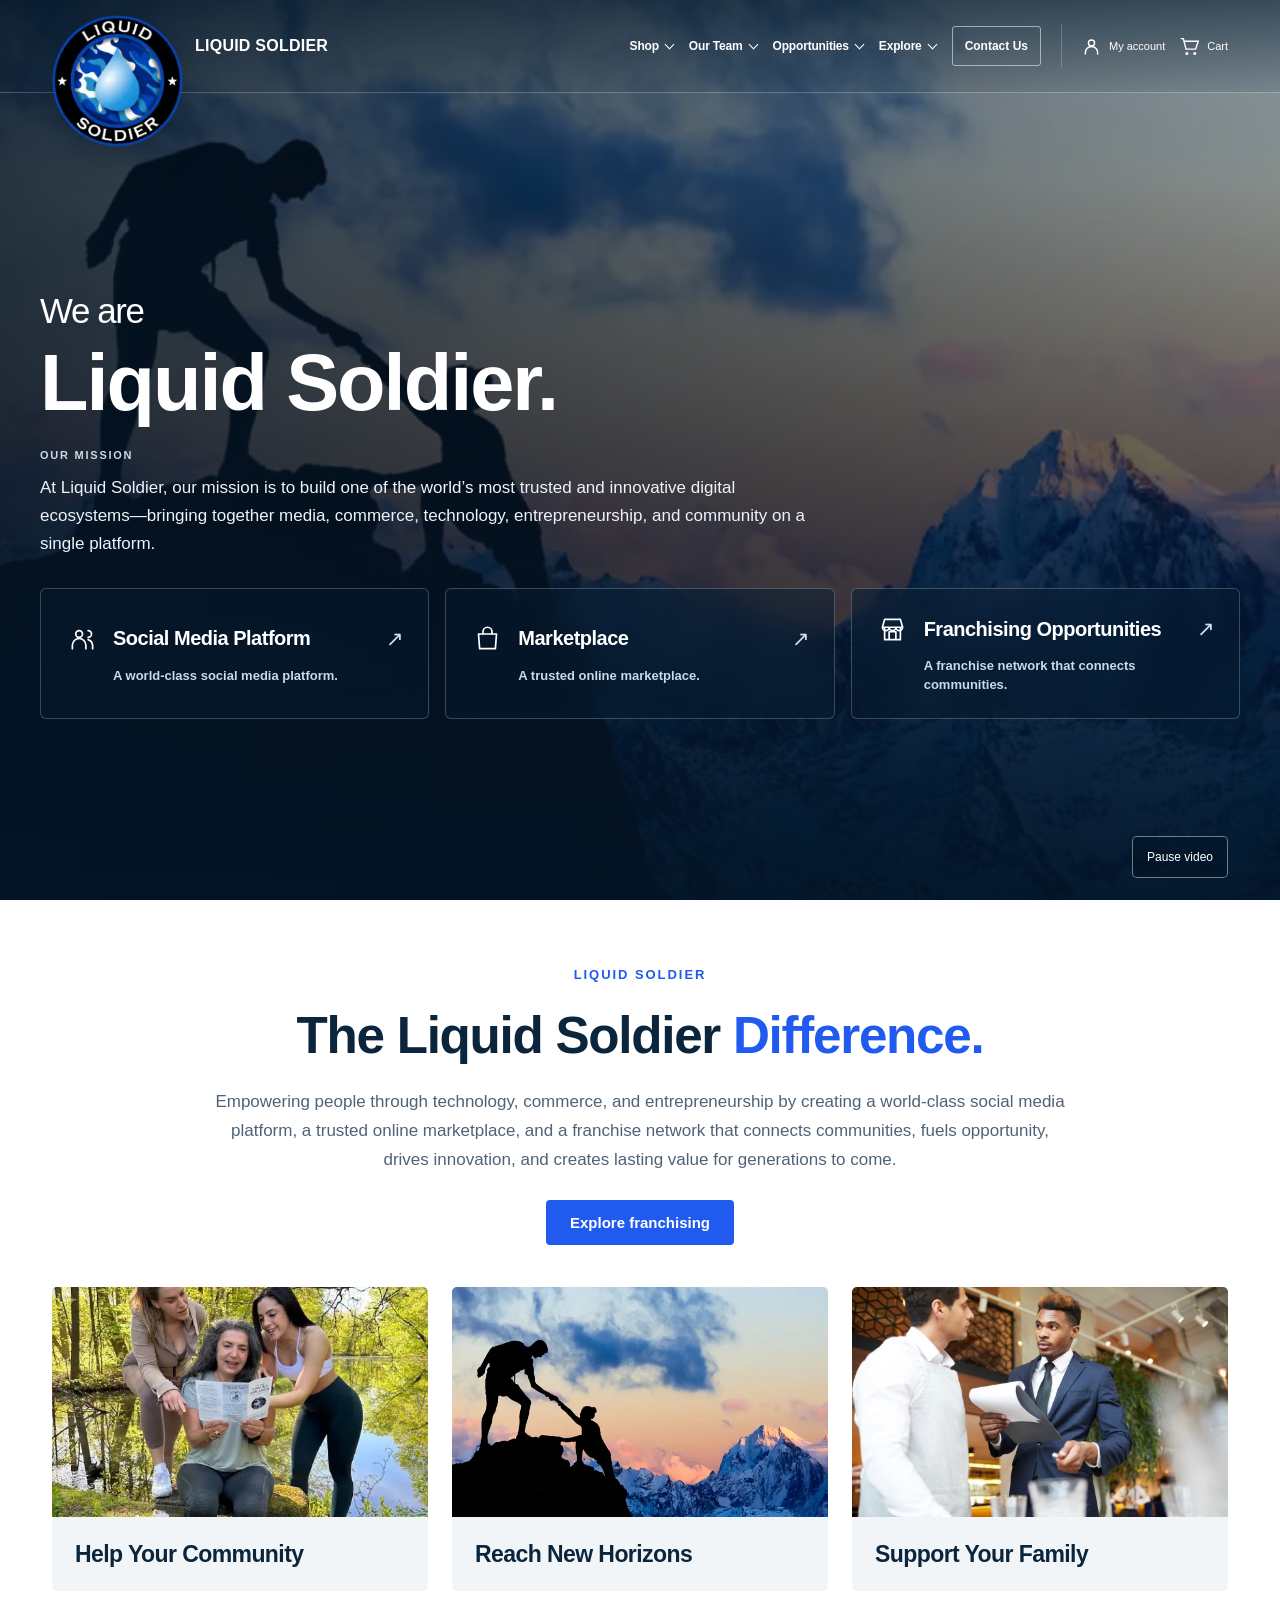
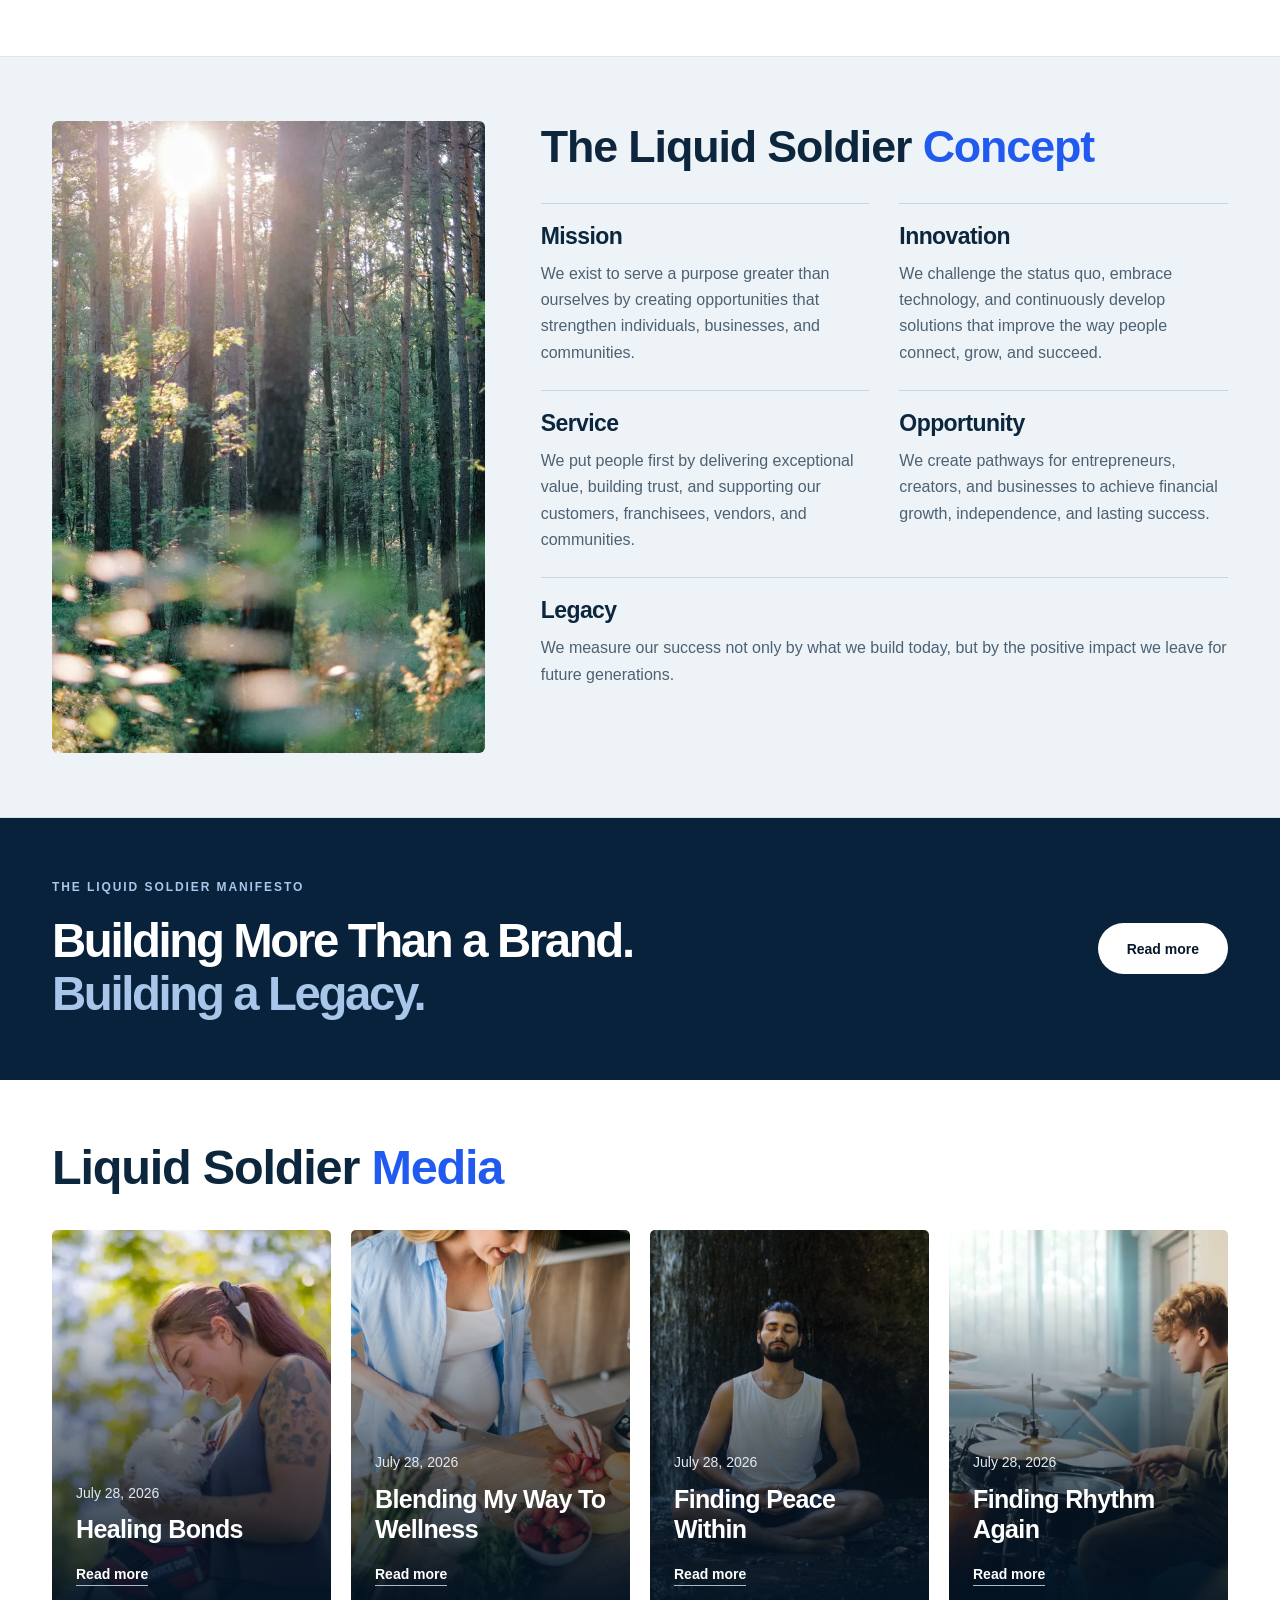
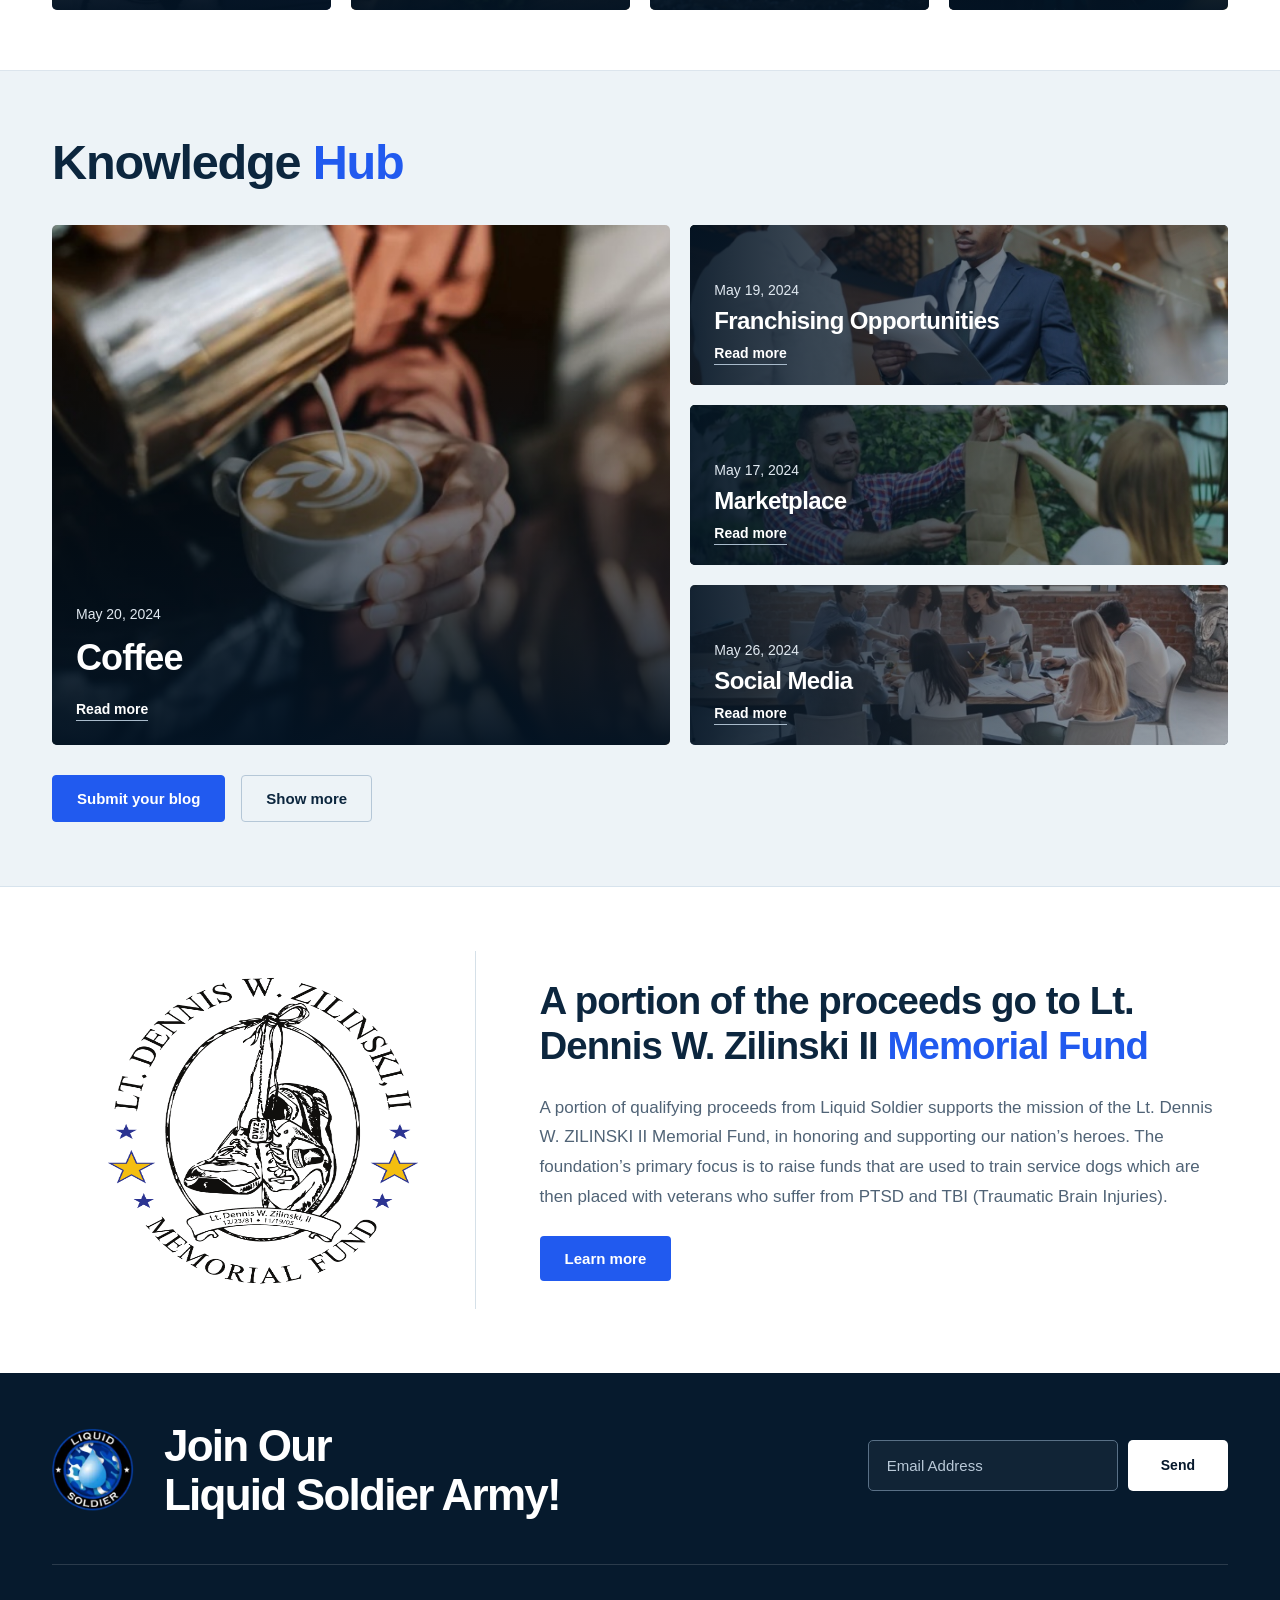
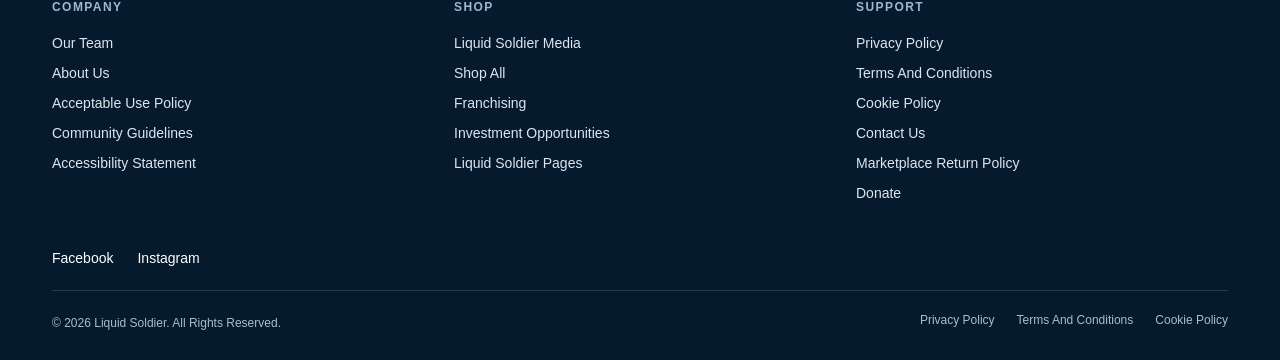
==== V2/index.html @ 7e944149 "Publish Liquid Soldier V2 with balanced hero navigation cards" ====
<!doctype html><html lang="en"><head><meta charset="utf-8"><meta name="viewport" content="width=device-width,initial-scale=1"><meta name="theme-color" content="#071c31"><title>Liquid Soldier | Liquid Soldier V2</title><meta name="description" content="Liquid Soldier — media, commerce, technology, entrepreneurship, and community."><style>:root{--navy:#071c31;--blue:#145ee8;--ink:#10263c;--muted:#536373;--line:#dce3ea;--paper:#f2f6fa}*{box-sizing:border-box}html{scroll-behavior:smooth;scroll-padding-top:130px}body{margin:0;font-family:Arial,Helvetica,sans-serif;color:var(--ink);background:white;-webkit-font-smoothing:antialiased}a{color:inherit;text-decoration:none}button,summary,a{-webkit-tap-highlight-color:transparent}button{font:inherit;cursor:pointer}a:focus-visible,button:focus-visible,summary:focus-visible{outline:3px solid #3b91ff;outline-offset:5px}img{display:block;width:100%;object-fit:cover}p{font-size:17px;line-height:1.75;margin:0;color:var(--muted)}h1,h2,h3{margin:0;font-weight:700;letter-spacing:-.045em}h2{font-size:clamp(30px,3.3vw,46px);line-height:1.12}h3{font-size:23px;line-height:1.2;letter-spacing:-.025em}.container{width:min(1240px,calc(100% - 96px));margin:auto}.skip{position:fixed;top:-100px;z-index:100;background:white;padding:16px}.skip:focus{top:10px}.header{background:#fff;border-bottom:1px solid var(--line);position:relative;z-index:20}.header-inner{display:flex;align-items:center;gap:55px;padding:18px 0}.brand{flex:none}.brand img{width:76px;height:78px}nav{flex:1}.primary,.secondary{display:flex;align-items:center;gap:32px}.primary{font-size:15px;font-weight:700;padding:0 0 18px;border-bottom:1px solid var(--line)}.secondary{padding-top:15px;font-size:13px;color:var(--muted);gap:28px}.contact-link{margin-left:auto;color:var(--blue)}nav a:hover{color:var(--blue)}details{position:relative}summary{cursor:pointer;list-style:none}summary::-webkit-details-marker{display:none}summary:after{content:'⌄';margin-left:8px}.dropdown{position:absolute;top:30px;left:-16px;background:white;border:1px solid var(--line);box-shadow:0 12px 30px #071c3120;width:260px;padding:12px;border-radius:8px;display:grid;z-index:30}.dropdown a{padding:12px;font-size:14px;line-height:1.4}.menu-button{display:none}.hero{height:610px;position:relative;background:var(--navy);color:white;overflow:hidden}.hero video{position:absolute;width:100%;height:100%;object-fit:cover;object-position:center 40%}.hero-shade{position:absolute;inset:0;background:linear-gradient(90deg,rgba(3,20,38,.95) 0%,rgba(3,20,38,.76) 42%,rgba(3,20,38,.12) 100%)}.hero-content{position:relative;padding-top:78px}.eyebrow{text-transform:uppercase;display:block;font-size:12px;font-weight:700;letter-spacing:.16em;color:var(--blue);margin-bottom:22px;line-height:1.5}.eyebrow.light{color:#acd1ff}h1{font-size:clamp(58px,6.5vw,88px);line-height:.98;letter-spacing:-.055em;margin-bottom:26px}.hero p{color:#e0e9f3;max-width:550px;font-size:16px;line-height:1.7;margin-bottom:30px}.hero p strong{font-weight:400}.button{display:inline-flex;align-items:center;justify-content:center;min-height:50px;padding:15px 25px;background:var(--blue);color:white;border:1px solid transparent;border-radius:4px;font-size:14px;font-weight:700;transition:background .2s,transform .2s}.button:hover{background:#0849bf;transform:translateY(-2px)}.button.white{background:white;color:var(--navy)}.button.white:hover{background:#dbeaff}.button.outline{border-color:#b7c7d7;color:var(--ink);background:transparent}.button.outline:hover{background:var(--paper)}.video-toggle{position:absolute;right:32px;bottom:24px;border:1px solid #ffffff70;background:#071c31b0;color:white;padding:10px 14px;border-radius:4px;font-size:13px}.section{padding:76px 0}.section-intro{display:grid;grid-template-columns:1.1fr 1fr;gap:80px;align-items:center;margin-bottom:38px}.section-intro h2{font-size:clamp(30px,3vw,42px)}.intro-copy p{margin-bottom:22px}.text-link{display:inline-block;font-size:14px;font-weight:700;border-bottom:1px solid #91b3dd;padding-bottom:5px;color:var(--blue)}.text-link:hover{color:var(--navy)}.benefit-grid{display:grid;grid-template-columns:repeat(3,1fr);gap:22px}.benefit{position:relative;background:var(--paper);border-radius:6px;overflow:hidden}.benefit img{height:235px;object-position:center}.benefit h3{padding:22px 24px;font-size:23px}.concept{background:var(--paper);border-block:1px solid var(--line)}.section-heading{display:flex;align-items:center;justify-content:space-between;gap:32px;margin-bottom:36px}.heading-line{height:1px;background:var(--line);flex:1}.values{display:grid;grid-template-columns:repeat(5,1fr);gap:24px}.values article{border-left:1px solid #cdd9e5;padding-left:22px}.values article:first-child{padding-left:0;border:0}.value-mark{display:block;color:var(--blue);font-size:32px;height:52px}.values h3{font-size:21px;margin-bottom:15px}.values p{font-size:15px;line-height:1.65}.manifesto{padding:62px 0;background:radial-gradient(ellipse at 100% 0%,#164471,transparent 65%),var(--navy);color:white}.manifesto-inner{display:flex;align-items:center;justify-content:space-between;gap:40px}.manifesto h2{font-size:clamp(30px,3.6vw,49px)}.manifesto h2 span{color:#a7c9ef}.manifesto .eyebrow{margin-bottom:18px}.manifesto .button{flex:none}.stories{display:grid;grid-template-columns:repeat(4,1fr);gap:25px}.story img{aspect-ratio:1.2;border-radius:5px;transition:filter .2s}.story:hover img{filter:brightness(.88)}.story h3{font-size:23px;margin-top:20px;max-width:245px}.story span{display:block;margin-top:16px;font-size:13px;color:var(--blue);font-weight:700}.media-bottom{margin-top:32px}.hub{padding-top:0}.hub .container{border-top:1px solid var(--line);padding-top:58px}.hub-grid{display:grid;grid-template-columns:repeat(4,1fr);gap:22px}.hub-card{position:relative;border-radius:5px;overflow:hidden;background:var(--navy)}.hub-card:after{content:'';position:absolute;inset:0;background:linear-gradient(transparent,#031528dd)}.hub-card img{height:210px;transition:transform .3s}.hub-card:hover img{transform:scale(1.04)}.hub-card h3{position:absolute;bottom:22px;left:22px;right:20px;color:white;z-index:1;font-size:24px}.support{background:var(--paper);border-block:1px solid var(--line)}.support-inner{display:grid;grid-template-columns:.9fr 1.1fr;gap:64px;align-items:center}.support-photo img{height:500px;border-radius:6px;object-position:center}.support-copy h2{font-size:clamp(29px,2.8vw,39px);margin-bottom:22px}.support-copy p{font-size:16px;margin-bottom:26px}.support-copy .eyebrow{margin-bottom:16px}footer{background:var(--navy);color:white;padding:55px 0 26px}.footer-top{display:flex;align-items:center;gap:30px;border-bottom:1px solid #ffffff25;padding-bottom:40px}.footer-top img{width:82px}.footer-top h2{font-size:34px}.footer-top>.button{margin-left:auto}.footer-links{display:grid;grid-template-columns:repeat(3,1fr);gap:30px;padding:38px 0}.footer-links h3{font-size:12px;text-transform:uppercase;letter-spacing:.12em;color:#9cb8d2;margin-bottom:20px}.footer-links a{display:block;font-size:14px;margin:14px 0;color:#dce6ef}.footer-links a:hover{text-decoration:underline}.footer-bottom{border-top:1px solid #ffffff25;padding-top:22px;display:flex;justify-content:space-between;gap:24px}.footer-bottom p,.footer-bottom a{font-size:12px;color:#a9bdd0}.footer-bottom>div{display:flex;gap:22px}
@media(min-width:1600px){.hero{height:660px}.hero-content{padding-top:100px}}@media(max-width:1100px){.container{width:calc(100% - 56px)}.header-inner{gap:28px}.primary{gap:20px;font-size:13px}.secondary{gap:20px;font-size:12px}.section-intro{gap:40px}.values{gap:16px}.values article{padding-left:15px}.support-inner{gap:38px}.story h3{font-size:20px}}
@media(max-width:800px){html{scroll-padding-top:20px}.container{width:calc(100% - 40px)}.header-inner{justify-content:space-between;flex-wrap:wrap;padding:12px 0;gap:0}.brand img{width:60px;height:62px}.menu-button{display:flex;gap:14px;align-items:center;background:white;border:1px solid var(--line);border-radius:4px;padding:12px 16px;font-size:14px}.header nav{display:none;flex-basis:100%;padding:20px 0 8px}.header nav.open{display:block}.primary,.secondary{display:flex;align-items:stretch;flex-direction:column;gap:0;font-size:16px}.primary>a,.secondary>a,summary{padding:14px 0}.contact-link{margin:0}.dropdown{position:static;width:auto;box-shadow:none;margin:4px 0 12px;background:var(--paper)}.hero{height:auto;min-height:610px}.hero-content{padding-top:64px;padding-bottom:95px}.hero-shade{background:linear-gradient(90deg,#031426ed,#03142680)}h1{font-size:clamp(50px,10vw,75px)}.hero p{max-width:500px}.section{padding:52px 0}.section-intro{grid-template-columns:1fr;gap:24px;margin-bottom:30px}.eyebrow{margin-bottom:16px}.benefit-grid{gap:14px}.benefit img{height:170px}.benefit h3{padding:17px;font-size:18px}.values{grid-template-columns:repeat(2,1fr);gap:30px}.values article,.values article:first-child{border-left:1px solid #cdd9e5;padding-left:18px}.values article:last-child{grid-column:1/-1;max-width:550px}.values p{font-size:16px}.manifesto{padding:45px 0}.manifesto-inner{align-items:flex-start;flex-direction:column;gap:28px}.stories,.hub-grid{grid-template-columns:repeat(2,1fr);gap:30px 20px}.hub{padding-top:0}.hub .container{padding-top:42px}.support-inner{grid-template-columns:1fr;gap:30px}.support-photo img{height:360px;object-position:center 40%}.footer-top{flex-wrap:wrap;gap:22px}.footer-top h2{font-size:28px}.footer-top>.button{margin-left:0}.footer-bottom{flex-direction:column}.footer-bottom>div{flex-wrap:wrap}.section-heading{margin-bottom:28px;gap:20px}.section-heading h2{font-size:30px}.section-heading>.text-link{white-space:nowrap}}
@media(max-width:480px){.hero{min-height:620px}.hero p{font-size:16px}.hero-content{padding-top:50px}.benefit-grid{grid-template-columns:1fr}.benefit{display:grid;grid-template-columns:120px 1fr;align-items:center}.benefit img{height:120px}.benefit h3{font-size:21px}.stories{gap:28px 16px}.story h3{font-size:19px}.story img{aspect-ratio:1}.hub-grid{gap:16px}.hub-card img{height:190px}.hub-card h3{font-size:20px;left:16px;bottom:18px}.footer-links{grid-template-columns:1fr 1fr}.footer-top img{width:66px}.footer-top h2{font-size:25px}.support-photo img{height:310px}}
@media(prefers-reduced-motion:reduce){html{scroll-behavior:auto}*,*:before,*:after{transition:none!important}}

/* Keep original illustrations at a restrained, legible scale. */
.benefit{display:flex;align-items:center;padding:26px 22px;gap:20px}.benefit img{width:70px;height:70px;object-fit:contain;flex:none}.benefit h3{padding:0;font-size:21px}.support-photo{background:white;border:1px solid var(--line);border-radius:6px;padding:48px}.support-photo img{height:350px;object-fit:contain}.values p{font-size:16px}.secondary{font-size:14px}@media(max-width:1100px){.secondary{font-size:13px}.benefit{gap:14px;padding:22px 16px}.benefit img{width:52px;height:52px}.benefit h3{font-size:19px}}@media(max-width:800px){.benefit-grid{grid-template-columns:1fr}.benefit{padding:20px 24px}.benefit img{width:54px;height:54px}.support-photo{padding:30px}.support-photo img{height:260px}.secondary{font-size:16px}}
/* Refined editorial art direction */
:root{--navy:#06182b;--blue:#185bfa;--ink:#0c2136;--paper:#f0f3f6}body{font-family:'Helvetica Neue',Helvetica,Arial,sans-serif}.container{width:min(1280px,calc(100% - 104px))}.header{background:var(--navy);color:white;border-bottom:1px solid #ffffff20}.header-inner{padding:17px 0}.primary{border-color:#ffffff26;font-weight:500}.secondary{color:#bdcad7}.contact-link{color:#fff;border:1px solid #ffffff50;padding:9px 16px;border-radius:100px}.dropdown{color:var(--ink)}.brand img{width:72px;height:74px}.hero{height:735px;background:#06182b}.hero video{width:64%;left:36%;object-position:center}.hero-shade{background:linear-gradient(90deg,#06182b 0%,#06182b 29%,#06182ba8 48%,#06182b18 85%),linear-gradient(0deg,#06182b99,transparent 30%)}.hero-content{padding-top:58px}.hero h1{font-size:clamp(72px,8.8vw,124px);letter-spacing:-.065em;line-height:.85;margin-bottom:30px;font-weight:800}.hero h1>span{font-size:.54em;line-height:1.2;font-weight:400;letter-spacing:-.045em}.hero h1 em{font-style:normal;color:#90bbff}.hero p{max-width:460px;font-size:15px;line-height:1.65;margin-bottom:25px}.hero p strong{display:block;font-size:11px;font-weight:700;text-transform:uppercase;letter-spacing:.13em;color:#a6b9cd;margin-bottom:8px}.hero .eyebrow{font-size:10px;letter-spacing:.18em;margin-bottom:25px}.button{border-radius:100px;padding:16px 28px;min-height:51px}.video-toggle{border-radius:100px;right:52px;bottom:30px}.section{padding:88px 0}.section-intro{grid-template-columns:1fr 1fr;gap:100px;margin-bottom:42px}.section-intro h2{font-size:clamp(42px,4.8vw,66px);letter-spacing:-.055em;line-height:1.04}.section-intro h2 em{font-style:normal;color:var(--blue)}.intro-copy{padding-top:24px}.intro-copy p{font-size:17px;line-height:1.7}.benefit-grid{gap:24px}.benefit{display:block;padding:0;position:relative;border-radius:0;background:var(--navy);height:330px;overflow:hidden}.benefit img{width:100%;height:100%;object-fit:cover;opacity:.9;transition:transform .5s}.benefit:after{content:'';position:absolute;inset:0;background:linear-gradient(0deg,#06182bd9,transparent 70%)}.benefit h3{position:absolute;bottom:28px;left:26px;right:24px;z-index:1;color:white;font-size:29px;max-width:230px;letter-spacing:-.035em}.benefit:hover img{transform:scale(1.04)}.benefit:nth-child(2){margin-top:38px}.concept{background:var(--navy);color:white;border:0}.concept .section-heading{align-items:flex-start;margin-bottom:45px}.concept .section-heading h2{font-size:clamp(29px,3.2vw,45px);max-width:760px;width:67%;line-height:1.18}.concept .eyebrow{color:#8bb7fa;padding-top:8px}.values{gap:25px}.values article{border-color:#ffffff26}.values article:first-child{border:0}.values p{color:#b9c7d5;font-size:15px;line-height:1.65}.value-mark{color:#81b1fa;height:55px;font-size:30px}.values h3{font-weight:500}.manifesto{background:#eaf0f7;color:var(--ink);padding:65px 0}.manifesto .eyebrow{color:#536b83}.manifesto h2{font-size:clamp(34px,4vw,56px);letter-spacing:-.05em}.manifesto h2 span{color:var(--blue)}.manifesto .button{background:var(--navy);color:white}.stories{grid-template-columns:1.5fr 1fr 1fr;gap:26px}.story:first-child{grid-row:span 2;grid-column:1}.story:first-child img{height:415px;aspect-ratio:auto}.story:first-child h3{font-size:35px}.story:nth-child(2){grid-column:2/4;display:grid;grid-template-columns:1fr 1fr;column-gap:24px;align-content:start}.story:nth-child(2) img{grid-row:span 2;height:195px;aspect-ratio:auto}.story:nth-child(2) h3{font-size:29px;margin-top:12px}.story:nth-child(2) span{align-self:start;margin-top:18px}.story:nth-child(n+3) img{height:180px;aspect-ratio:auto}.story img{border-radius:0}.story h3{max-width:none;letter-spacing:-.035em;line-height:1.16}.story span{text-transform:uppercase;font-size:10px;letter-spacing:.12em}.section-heading h2{font-size:clamp(36px,4vw,52px);letter-spacing:-.05em}.media-bottom{margin-top:30px}.hub-grid{gap:22px}.hub-card{border-radius:0}.hub-card img{height:250px}.hub-card h3{font-size:27px}.support{background:#f0f3f6}.support-photo{padding:45px;background:white;border:0;max-width:430px}.support-photo img{height:320px}.support-inner{grid-template-columns:.85fr 1.15fr;gap:90px}.support-copy h2{font-size:clamp(30px,3.3vw,45px);letter-spacing:-.045em}.support-copy .eyebrow{font-size:10px}.support-copy p{font-size:16px}.footer-top h2{font-size:44px;letter-spacing:-.04em}.footer-top{padding-bottom:45px}.footer-top .button{padding-inline:32px}footer{padding-top:65px}.footer-links{padding:35px 0}
@media(max-width:1100px){.container{width:calc(100% - 64px)}.hero{height:710px}.hero h1{font-size:100px}.primary{gap:17px}.secondary{gap:20px}.benefit{height:285px}.benefit h3{font-size:25px}.section-intro{gap:50px}.stories{gap:20px}.support-inner{gap:45px}.hero p{max-width:420px}.concept .section-heading h2{width:70%}}
@media(max-width:800px){.container{width:calc(100% - 40px)}.header-inner{padding:12px 0}.brand img{width:58px;height:60px}.menu-button{background:transparent;color:white;border-color:#ffffff50}.primary,.secondary{font-size:16px}.contact-link{margin-top:12px;text-align:center}.hero{height:auto;min-height:720px}.hero video{left:0;width:100%;opacity:.65}.hero-shade{background:linear-gradient(90deg,#06182be8,#06182b88),linear-gradient(0deg,#06182b,transparent 50%)}.hero-content{padding-top:45px;padding-bottom:85px}.hero h1{font-size:clamp(78px,14vw,108px)}.hero p{font-size:15px;max-width:460px}.section{padding:60px 0}.section-intro{gap:24px;grid-template-columns:1fr}.section-intro h2{font-size:47px}.intro-copy{padding-top:0}.benefit-grid{grid-template-columns:repeat(3,1fr);gap:14px}.benefit{height:240px}.benefit:nth-child(2){margin-top:24px}.benefit h3{font-size:22px;left:16px;bottom:20px;right:12px}.concept .section-heading{flex-direction:column;gap:10px}.concept .section-heading h2{width:100%;font-size:34px}.values article:first-child{border-left:1px solid #ffffff26}.manifesto{padding:48px 0}.stories{grid-template-columns:repeat(2,1fr);gap:30px 18px}.story:first-child{grid-row:auto;grid-column:auto}.story:first-child img,.story:nth-child(n+3) img{height:210px}.story:first-child h3,.story:nth-child(2) h3,.story h3{font-size:24px}.story:nth-child(2){grid-column:auto;display:block}.story:nth-child(2) img{height:210px}.story:nth-child(2) h3{margin-top:20px}.hub{padding-top:0}.hub-card img{height:230px}.support-inner{grid-template-columns:1fr;gap:32px}.support-photo{max-width:none;padding:28px}.support-photo img{height:250px}.footer-top h2{font-size:30px}}
@media(max-width:480px){.hero{min-height:730px}.hero h1{font-size:79px}.hero .eyebrow{font-size:9px}.hero p{font-size:15px}.benefit-grid{grid-template-columns:1fr;gap:18px}.benefit{height:260px}.benefit:nth-child(2){margin-top:0}.benefit h3{font-size:29px;left:24px;bottom:24px}.benefit img{object-position:center 38%}.section-intro h2{font-size:43px}.story:first-child img,.story:nth-child(2) img,.story:nth-child(n+3) img{height:175px}.story:first-child h3,.story:nth-child(2) h3,.story h3{font-size:22px}.hub-card img{height:220px}.hub-card h3{font-size:23px}.section-heading h2{font-size:34px}.footer-top h2{font-size:28px}.video-toggle{right:20px}.concept .section-heading h2{font-size:31px}.values p{font-size:15px}}
@media(max-width:480px){.hero h1{font-size:clamp(58px,18vw,78px)}.hero{min-height:700px}.section-heading h2{font-size:31px}.section-heading>.text-link{font-size:12px}}
</style><style>/* Complete viewport heroes: the video is never constrained to a column. */
:root{--section-gap:76px}.header{position:absolute;inset:0 0 auto;z-index:20;background:linear-gradient(#041627c9,#04162735);border-bottom:1px solid #ffffff28}.header-inner{padding:18px 0}.brand img{width:66px;height:68px}.primary{padding-bottom:14px}.secondary{padding-top:12px}.hero{height:100svh;min-height:740px;display:flex;align-items:center;isolation:isolate}.hero video{position:absolute;inset:0;width:100%;height:100%;object-fit:cover;object-position:center;opacity:1}.hero-shade{inset:0;background:linear-gradient(90deg,rgba(4,20,37,.78),rgba(4,20,37,.35) 65%,rgba(4,20,37,.18)),linear-gradient(0deg,#04142565,transparent 65%)}.hero-content{padding-top:135px;padding-bottom:70px;position:relative;z-index:2}.hero h1{font-size:clamp(60px,6.6vw,96px);line-height:1.02;letter-spacing:-.055em;font-weight:650;margin:0 0 28px;max-width:1000px}.hero h1 span{display:block;font-size:.62em;line-height:1.15;font-weight:400;letter-spacing:-.04em;margin-bottom:5px}.hero h1 strong{display:block;font:inherit;white-space:normal}.hero p{max-width:570px;font-size:17px;line-height:1.7;color:#eef3f9;margin-bottom:30px}.hero p strong{font-size:11px;letter-spacing:.16em;margin-bottom:10px;color:#c9d9e8}.hero .button{min-height:54px;padding:16px 32px;border-radius:5px}.video-toggle{z-index:3;right:52px;bottom:26px;border-radius:5px;font-size:12px;background:#04142588;min-height:42px}.section{padding:var(--section-gap) 0}.difference{background:#fff;border-bottom:1px solid #e1e7ed}.section-intro{gap:70px;margin-bottom:34px}.section-intro h2{font-size:clamp(36px,4vw,54px);line-height:1.08}.intro-copy{padding:0}.benefit-grid{gap:24px}.benefit,.benefit:nth-child(2){height:auto;margin:0;display:flex;align-items:center;gap:22px;background:#f1f5f9;padding:30px 25px;border:1px solid #e6ecf2;border-radius:6px}.benefit:after{display:none}.benefit img{height:65px;width:65px;object-fit:contain;opacity:1;flex:none}.benefit h3{position:static;color:var(--ink);font-size:23px;max-width:none;letter-spacing:-.025em}.concept{background:#edf3f8;color:var(--ink);border-bottom:1px solid #dae4ed}.concept .section-heading{display:block;margin-bottom:36px}.concept .section-heading h2{width:auto;font-size:clamp(33px,3.7vw,48px)}.values article,.values article:first-child{border-color:#cbd8e4}.values p{color:#4e6274;font-size:16px}.value-mark{color:var(--blue)}.manifesto{background:#08223c;color:white;padding:60px 0}.manifesto .eyebrow{color:#a7c6e9}.manifesto h2{font-size:clamp(33px,3.7vw,50px)}.manifesto h2 span{color:#a7c6e9}.manifesto .button{background:white;color:var(--navy)}.media{background:white;border-bottom:1px solid #e2e8ee}.stories{grid-template-columns:repeat(4,minmax(0,1fr));gap:24px}.story:first-child,.story:nth-child(2){grid-column:auto;grid-row:auto;display:block}.story img,.story:first-child img,.story:nth-child(2) img,.story:nth-child(n+3) img{width:100%;height:230px;aspect-ratio:auto;border-radius:5px;object-fit:cover}.story h3,.story:first-child h3,.story:nth-child(2) h3{font-size:25px;margin-top:20px;line-height:1.18}.story time{display:block;margin-top:12px;font-size:13px;color:#647589}.story span{margin-top:16px}.hub{background:#f0f5f9;padding:var(--section-gap) 0;border-bottom:1px solid #dce6ef}.hub .container{padding-top:0;border:0}.hub-card{border-radius:5px}.hub-card img{height:245px}.hub-card h3{bottom:49px;font-size:25px}.hub-card time{position:absolute;bottom:23px;left:22px;z-index:2;color:#d9e5f1;font-size:12px}.hub-actions{display:flex;gap:14px;margin-top:30px}.support{background:white;border:0}.support-photo{background:#f4f6f8;border:1px solid #e5eaf0;width:100%;max-width:none}.support-inner{gap:70px}.support-copy h2{font-size:clamp(30px,3.2vw,43px)}footer{background:#061a2d;padding-top:0}.concept-picker{display:flex;justify-content:center;align-items:center;gap:12px;padding:16px 24px;background:#102d47;font-size:13px;border-bottom:1px solid #ffffff20}.concept-picker span{color:#adc5dc;margin-right:10px}.concept-picker a{padding:8px 13px;border:1px solid #ffffff30;border-radius:4px}.concept-picker a[aria-current]{background:#fff;color:#0c263f}.footer-top{padding-top:48px}.newsletter{margin-left:auto;display:flex;flex-wrap:wrap;max-width:410px;gap:10px}.newsletter input{min-width:0;flex:1;width:240px;padding:16px 18px;font:inherit;font-size:15px;border:1px solid #597086;border-radius:5px;background:#ffffff0b;color:#fff}.newsletter input::placeholder{color:#b9c9d8}.newsletter .button{border-radius:5px}.form-status{flex-basis:100%;font-size:13px;color:#b6d2ed}.social-links{display:flex;gap:24px;font-size:14px;margin-bottom:24px}.sr-only{position:absolute;width:1px;height:1px;overflow:hidden;clip:rect(0,0,0,0);white-space:nowrap}.direction-2{--blue:#215a92;--ink:#112e43}.direction-2 .header{background:#ffffffed;color:#102b40;border-bottom:1px solid #dbe3eb}.direction-2 .secondary{color:#4d6477}.direction-2 .primary{border-color:#d5dfe8}.direction-2 .contact-link{color:#102b40;border-color:#9cabb9}.direction-2 .hero-shade{background:linear-gradient(#071b3450,#06182b8f),linear-gradient(90deg,#06182b38,#06182b38)}.direction-2 .hero-content{text-align:center;padding-top:140px}.direction-2 .hero h1{margin:0 auto 26px;font-family:Georgia,'Times New Roman',serif;font-size:clamp(62px,7vw,102px);font-weight:400;letter-spacing:-.05em}.direction-2 .hero h1 span{font-family:'Helvetica Neue',Arial,sans-serif;font-size:.32em;letter-spacing:.04em;margin-bottom:20px}.direction-2 .hero h1 strong{font-weight:400}.direction-2 .hero p{margin:0 auto 30px;max-width:650px}.direction-2 .hero .button{background:white;color:#17334c;border-radius:0}.direction-2 h2{font-family:Georgia,'Times New Roman',serif;font-weight:400;letter-spacing:-.04em}.direction-2 .concept{background:#eef2f3}.direction-2 .manifesto{background:#19394b}.direction-2 .hub{background:#f0f3f3}.direction-2 .button{border-radius:0}.direction-2 .benefit{background:#f5f7f7}.direction-3{--blue:#1358ee}.direction-3 .hero-shade{background:linear-gradient(90deg,#051c53d9,#09295660 60%,#09295620),linear-gradient(0deg,#052167aa,transparent 70%)}.direction-3 .hero-content{padding-top:145px}.direction-3 .hero h1{font-size:clamp(66px,7.4vw,110px);font-weight:800;letter-spacing:-.055em}.direction-3 .hero h1 span{text-transform:uppercase;font-size:.24em;font-weight:500;letter-spacing:.14em;margin-bottom:22px}.direction-3 .hero h1 strong{max-width:830px}.direction-3 .hero .button{background:#fff;color:#1041a6}.direction-3 .concept{background:#e9f0ff}.direction-3 .manifesto{background:#124ed3}.direction-3 .manifesto h2 span{color:#cbdcff}.direction-3 .hub{background:#edf2fc}.direction-3 .section-intro h2 em{color:#1554df}.direction-3 .benefit{border-top:3px solid #1d5ae1;border-radius:0}.direction-3 .story img,.direction-3 .hub-card{border-radius:0}
@media(min-width:1600px){.hero{height:100svh;min-height:800px}.hero-content{padding-top:150px}.hero h1{font-size:108px}.direction-2 .hero h1{font-size:112px}.direction-3 .hero h1{font-size:118px}}
@media(max-width:1100px){.primary{gap:18px}.hero h1{font-size:80px}.direction-3 .hero h1{font-size:90px}.benefit{padding:24px 18px;gap:15px}.benefit img{width:52px;height:52px}.benefit h3{font-size:20px}.story h3,.story:first-child h3,.story:nth-child(2) h3{font-size:22px}.values p{font-size:15px}.newsletter{max-width:340px}.footer-top h2{font-size:32px}}
@media(max-width:800px){:root{--section-gap:52px}.header{position:absolute;background:#061a2d90;backdrop-filter:blur(12px)}.header-inner{padding:12px 0}.brand img{width:55px;height:57px}.header:has(nav.open){background:#061a2df5}.direction-2 .header:has(nav.open){background:#fffffff7}.direction-2 .menu-button{color:#19394b;border-color:#9caebc}.direction-2 .dropdown{background:#f1f5f7}.hero{height:100svh;min-height:730px;align-items:center}.hero video{width:100%;left:0;opacity:1}.hero-content,.direction-2 .hero-content,.direction-3 .hero-content{padding:125px 0 90px}.hero h1,.direction-2 .hero h1,.direction-3 .hero h1{font-size:clamp(52px,9vw,76px);line-height:1.04}.hero h1 strong{white-space:normal}.hero p{font-size:16px;max-width:560px}.hero-shade{background:linear-gradient(90deg,#051a32b8,#051a3270),linear-gradient(0deg,#051a3288,transparent)}.video-toggle{right:20px;bottom:18px;font-size:11px}.section-intro{grid-template-columns:1fr;gap:24px}.benefit-grid{grid-template-columns:1fr}.benefit,.benefit:nth-child(2){padding:23px;gap:22px}.benefit h3{font-size:24px}.concept .section-heading h2{width:100%;font-size:35px}.stories{grid-template-columns:repeat(2,minmax(0,1fr));gap:30px 22px}.story img,.story:first-child img,.story:nth-child(2) img,.story:nth-child(n+3) img{height:235px}.support-inner{gap:32px}.newsletter{max-width:none;width:100%;margin-left:0}.newsletter input{width:auto}.footer-top{padding-top:36px}.concept-picker{flex-wrap:wrap;gap:8px}.concept-picker span{flex-basis:100%;text-align:center;margin:0 0 5px}.hub{padding:var(--section-gap) 0}.direction-2 .hero h1 span{font-size:.34em}.direction-3 .hero h1 span{font-size:.25em}}
@media(max-width:480px){.hero{height:100svh;min-height:715px}.hero h1,.direction-2 .hero h1,.direction-3 .hero h1{font-size:clamp(46px,12vw,58px);letter-spacing:-.045em}.hero h1 span{font-size:.64em}.hero p,.direction-2 .hero p{font-size:15px;line-height:1.65}.hero-content,.direction-2 .hero-content,.direction-3 .hero-content{padding-top:105px;padding-bottom:70px}.hero .button{min-height:48px;padding:13px 25px}.section-intro h2{font-size:39px}.story img,.story:first-child img,.story:nth-child(2) img,.story:nth-child(n+3) img{height:175px}.story h3,.story:first-child h3,.story:nth-child(2) h3{font-size:21px}.hub-card h3{font-size:21px}.hub-card time{left:16px;font-size:11px}.hub-actions{flex-wrap:wrap}.hero p strong{margin-bottom:8px}.concept .section-heading h2{font-size:33px}.values p{font-size:15px}}
@media(prefers-reduced-motion:reduce){.hero video{display:none}.hero{background:#06182b url('../ABOUT-US-1024x1024-1-1.webp') center/cover no-repeat}}
/* Strong, structured navigation across all three concepts. */
.header{background:#061a2df5;border-bottom:1px solid #ffffff2b;backdrop-filter:blur(16px)}.header-inner{gap:36px;padding:20px 0 17px;align-items:center}.brand{padding-right:32px;border-right:1px solid #ffffff26}.brand img{width:84px;height:86px}.primary{gap:30px;font-size:16px;font-weight:700;letter-spacing:-.015em;padding-bottom:18px;border-bottom:1px solid #ffffff24;min-height:59px}.primary>details>summary{padding:10px 0}.primary>a:not(.contact-link){padding:10px 0}.primary .contact-link{background:#2467f2;color:white;border:1px solid #2467f2;border-radius:4px;padding:14px 23px;white-space:nowrap;margin-left:auto;font-size:14px;letter-spacing:0}.primary .contact-link:hover{background:#fff;color:#08223c;border-color:white}.secondary{gap:27px;padding-top:15px;font-size:13px;font-weight:500;color:#b7c9da}.secondary a:hover{color:#fff}.secondary a:nth-last-child(2){margin-left:auto}.secondary a:last-child{border-left:1px solid #ffffff30;padding-left:22px}summary:after{font-size:13px;margin-left:9px;color:#9fc1e7}.dropdown{top:43px;padding:14px;border-radius:5px;border:1px solid #dbe5ee;box-shadow:0 18px 45px #03142535}.dropdown a{padding:13px 12px;border-radius:3px;font-weight:500}.dropdown a:hover{background:#edf3fc;color:#174caa}.direction-2 .header{background:#fffffff7;backdrop-filter:blur(16px);border-bottom:1px solid #cbd7e2}.direction-2 .brand{border-color:#d2dce5}.direction-2 .primary{border-color:#d2dce5}.direction-2 .primary .contact-link{background:#163d58;border-color:#163d58;color:white}.direction-2 .secondary{color:#425b70}.direction-2 .secondary a:hover{color:#123953}.direction-2 .secondary a:last-child{border-color:#c6d4df}.direction-3 .header{background:#061d43f5;border-bottom:3px solid #2b69f6}.direction-3 .primary .contact-link{background:#fff;color:#1242a1;border-color:#fff}.direction-3 .primary .contact-link:hover{background:#dce9ff;border-color:#dce9ff}.hero-content,.direction-2 .hero-content,.direction-3 .hero-content{padding-top:165px}
@media(max-width:1200px) and (min-width:801px){.header-inner{gap:23px}.brand{padding-right:22px}.brand img{width:72px;height:74px}.primary{gap:21px;font-size:14px}.primary .contact-link{padding:12px 16px;font-size:13px}.secondary{font-size:12px;gap:21px}}
@media(max-width:980px) and (min-width:801px){.header-inner{gap:18px}.brand{padding-right:17px}.brand img{width:62px;height:64px}.primary{gap:16px;font-size:12px}.primary .contact-link{padding:11px 14px;font-size:12px}.secondary{gap:15px;font-size:11px}.secondary a:last-child{padding-left:14px}}
@media(max-width:800px){.header-inner{padding:14px 0;gap:0}.brand{padding-right:0;border:0}.brand img{width:65px;height:67px}.menu-button{font-size:15px;font-weight:700;padding:13px 18px;min-height:47px;border:1px solid #7894b0;background:#ffffff0b;border-radius:4px;letter-spacing:.01em}.header nav{padding:22px 0 8px;max-height:calc(100svh - 110px);overflow-y:auto}.primary{display:flex;flex-direction:column;align-items:stretch;gap:0;font-size:19px;font-weight:600;padding-bottom:20px}.primary>details>summary,.primary>a:not(.contact-link){padding:15px 0}.primary .contact-link{margin:15px 0 0;text-align:center;padding:15px 20px;font-size:16px}.secondary{gap:0;padding-top:12px;font-size:15px}.secondary a{padding:13px 0}.secondary a:nth-last-child(2){margin-left:0}.secondary a:last-child{border:0;padding-left:0}.dropdown{margin-top:0}.dropdown a{font-size:15px}.direction-2 .menu-button{background:#f1f5f8;border-color:#a8bac9}.hero-content,.direction-2 .hero-content,.direction-3 .hero-content{padding-top:130px}.header:has(nav.open){background:#061a2d}.direction-3 .header:has(nav.open){background:#061d43}}
</style><style>/* Transparent headers over the original Option One video. */
.header{background:transparent;backdrop-filter:none;border-bottom:1px solid #ffffff38;box-shadow:none}.header:before{content:'';position:absolute;inset:0;z-index:-1;background:linear-gradient(#04162791,#04162716);pointer-events:none}.header-inner{padding:22px 0;gap:38px}.brand{display:flex;align-items:center;gap:16px;border:0;padding:0}.brand img{width:70px;height:72px}.wordmark{font-size:19px;line-height:1.02;letter-spacing:.025em;font-weight:800;color:white}.primary{font-size:15px;gap:28px;font-weight:650}.primary .contact-link{border:1px solid #ffffff85;background:transparent;border-radius:3px;padding:12px 20px;min-height:44px;display:inline-flex;align-items:center;justify-content:center}.primary .contact-link:hover{background:#fff;color:#072039}.secondary{color:#d1deeb;font-size:13px}.hero-content{padding-top:135px}.nav-variation-1 .primary{padding-bottom:14px;min-height:50px}.nav-variation-1 .secondary{padding-top:13px;gap:23px}.nav-variation-1 .brand img{width:76px;height:78px}.nav-variation-1 .wordmark{display:none}.nav-variation-1 .header-inner{gap:45px}.nav-variation-2 .header-inner{padding:26px 0}.nav-variation-2 .primary{border:0;padding:0;justify-content:flex-end;gap:34px}.nav-variation-2 .primary .contact-link{margin-left:14px}.nav-variation-2 .hero-content{padding-top:135px}.menu-lines{width:22px;height:12px;border-block:2px solid currentColor;display:block}.nav-variation-3 .header-inner{position:relative;gap:32px;padding:25px 0}.nav-variation-3 .quick-links{display:flex;align-items:center;gap:32px;margin-left:auto;font-size:15px;font-weight:600}.nav-variation-3 .quick-links .contact-link{padding:12px 19px;border:1px solid #ffffff80;border-radius:3px;color:white;margin:0}.nav-variation-3 .menu-button{display:flex;align-items:center;gap:20px;color:white;background:transparent;border:0;border-left:1px solid #ffffff55;padding:12px 0 12px 30px;font-weight:600;font-size:16px}.nav-variation-3 #navigation{display:none;position:absolute;left:0;right:0;top:calc(100% + 1px);background:#071f35fa;border:1px solid #ffffff30;box-shadow:0 20px 50px #00122340;padding:42px;max-height:calc(100svh - 150px);overflow:auto}.nav-variation-3 #navigation.open{display:block}.menu-panel{display:grid;grid-template-columns:1.25fr 1fr 1fr .7fr;gap:35px}.menu-panel h2{font-size:33px;line-height:1.05;color:white}.menu-panel p{font-size:13px;color:#adc5db;margin-top:20px}.menu-panel h3{font-size:11px;letter-spacing:.13em;text-transform:uppercase;color:#8fb4d8;margin-bottom:18px}.menu-panel a{display:block;padding:10px 0;font-size:15px;line-height:1.35;color:#fff}.menu-panel a:hover{color:#92bdff}.nav-variation-3 .hero-content{padding-top:135px}
@media(max-width:1100px) and (min-width:801px){.brand img{width:60px;height:62px}.wordmark{font-size:16px}.header-inner{gap:25px}.primary{gap:20px;font-size:13px}.primary .contact-link{padding:11px 15px;font-size:12px}.nav-variation-2 .primary{gap:24px}.nav-variation-2 .primary .contact-link{margin-left:0}.nav-variation-1 .header-inner{gap:30px}.nav-variation-1 .secondary{gap:18px;font-size:12px}.nav-variation-1 .brand img{width:64px;height:66px}.menu-panel{gap:20px;grid-template-columns:1fr 1fr 1fr}.menu-panel>div:first-child{display:none}}
@media(max-width:800px){.header-inner,.nav-variation-2 .header-inner,.nav-variation-3 .header-inner{padding:16px 0;gap:0}.brand img,.nav-variation-1 .brand img{width:56px;height:58px}.wordmark{font-size:16px}.brand{gap:12px}.menu-button{display:flex;background:transparent;color:white;border:1px solid #ffffff70;padding:12px 16px;align-items:center;gap:18px}.header:has(nav.open){background:#061a2df7;backdrop-filter:blur(14px)}.primary,.nav-variation-2 .primary{font-size:19px;flex-direction:column;align-items:stretch;gap:0}.primary .contact-link,.nav-variation-2 .primary .contact-link{margin:15px 0 0;padding:14px 20px}.secondary,.nav-variation-1 .secondary{font-size:15px;gap:0}.header nav{max-height:calc(100svh - 110px)}.nav-variation-1 .header-inner{gap:0}.nav-variation-3 .quick-links{gap:12px;margin-left:auto;margin-right:20px}.nav-variation-3 .quick-links .contact-link{display:none}.nav-variation-3 .menu-button{border-left:1px solid #ffffff60;padding-left:20px;gap:0}.nav-variation-3 .menu-button>span:first-child{display:none}.nav-variation-3 #navigation{top:100%;padding:26px 22px;max-height:calc(100svh - 105px)}.menu-panel{grid-template-columns:1fr 1fr;gap:28px 20px}.menu-panel>div:first-child{display:none}.menu-panel a{font-size:16px}.hero-content,.nav-variation-2 .hero-content,.nav-variation-3 .hero-content{padding-top:130px}.nav-variation-3 .brand .wordmark{font-size:15px}}
</style><style>/* New versions only; original variations remain untouched. */
.nav-revision .header .container{width:min(1440px,calc(100% - 80px))}.nav-revision .header{background:transparent;backdrop-filter:none}.nav-revision .header-inner{display:grid;grid-template-columns:auto minmax(0,1fr) auto;gap:30px;padding:13px 0;align-items:center;position:relative}.nav-revision .brand{gap:15px;margin:0;padding:0;border:0;position:relative}.nav-revision .brand img{width:100px;height:102px;flex:none}.nav-revision .wordmark{display:block;white-space:nowrap;font-size:19px;letter-spacing:.015em;line-height:1;font-weight:750}.nav-revision .primary{font-size:14px;gap:24px;padding-bottom:11px;min-height:46px;justify-content:flex-end}.nav-revision .primary>a:not(.contact-link),.nav-revision .primary>details>summary{padding:8px 0;white-space:nowrap}.nav-revision .primary .contact-link{padding:10px 16px;min-height:40px;font-size:13px;margin-left:0}.nav-revision .secondary{font-size:12px;gap:24px;padding-top:12px;justify-content:flex-end}.nav-revision .secondary a:last-child{border:0;padding-left:0}.commerce-links{display:flex;gap:18px;align-items:center;border-left:1px solid #ffffff35;padding-left:22px}.commerce-links a{display:flex;align-items:center;gap:7px;color:white;font-size:12px;white-space:nowrap;min-height:44px}.commerce-links a:hover{color:#a6c9ff}.commerce-links svg{width:21px;height:21px;flex:none}.nav-revision .menu-button{display:none}.nav-revision .dropdown{top:35px}.nav-revision .hero-content{padding-top:145px}.nav-revision-1 .commerce-links,.nav-revision-3 .commerce-links{flex-direction:column;gap:0;align-items:flex-start}.nav-revision-1 .commerce-links a,.nav-revision-3 .commerce-links a{min-height:35px}.nav-revision-2 .primary,.nav-revision-4 .primary{padding:0;border:0;gap:26px}.nav-revision-2 .header-inner{gap:27px;padding:9px 0}.nav-revision-2 .brand img{width:96px;height:98px}.nav-revision-2 .wordmark{font-size:18px}.nav-revision-2 .header{border-bottom:1px solid #ffffff50}.nav-revision-3 .header-inner{min-height:104px;padding:9px 0;gap:32px}.nav-revision-3 .brand{padding-left:143px;min-height:65px}.nav-revision-3 .brand img{position:absolute;width:132px;height:135px;left:0;top:0;filter:drop-shadow(0 9px 15px #00122555)}.nav-revision-3 .wordmark{font-size:19px}.nav-revision-3 .header{border-bottom:1px solid #ffffff60}.nav-revision-4 .header-inner{min-height:92px;padding:10px 0;gap:25px}.nav-revision-4 .brand{padding-left:157px;min-height:58px;align-items:center}.nav-revision-4 .brand img{width:146px;height:149px;position:absolute;left:0;top:-3px;filter:drop-shadow(0 12px 18px #00152560)}.nav-revision-4 .wordmark{font-size:19px}.nav-revision-4 .primary{font-size:14px;gap:24px}.nav-revision-4 .header{border-bottom:1px solid #ffffff35}.nav-revision-4 .hero-content{padding-top:160px}.nav-revision-4 .commerce-links{gap:14px;padding-left:19px}.nav-revision .commerce-links a:focus-visible{outline:2px solid #fff;outline-offset:4px}
@media(max-width:1350px) and (min-width:1101px){.nav-revision .header .container{width:calc(100% - 56px)}.nav-revision .header-inner{gap:20px}.nav-revision .primary{gap:17px;font-size:12px}.nav-revision .primary .contact-link{font-size:12px;padding:10px 12px}.nav-revision .wordmark{font-size:16px}.nav-revision .secondary{gap:18px;font-size:11px}.commerce-links{padding-left:15px;gap:13px}.commerce-links a{font-size:11px}.nav-revision-4 .brand{padding-left:143px}.nav-revision-4 .brand img{width:132px;height:135px}.nav-revision-4 .primary{gap:16px}.nav-revision-4 .wordmark{font-size:16px}}
@media(max-width:1100px){.nav-revision .header .container{width:calc(100% - 40px)}.nav-revision .header-inner{display:flex;flex-wrap:wrap;gap:0;padding:10px 0;min-height:88px}.nav-revision .brand{padding:0;min-height:0;gap:12px}.nav-revision .brand img{position:static;width:72px;height:74px}.nav-revision .wordmark{font-size:18px}.nav-revision .commerce-links{margin-left:auto;margin-right:22px;padding-left:0;border:0;flex-direction:row;gap:18px}.nav-revision .commerce-links a{font-size:12px;min-height:44px}.nav-revision .menu-button{display:flex;gap:12px;align-items:center;justify-content:center;padding:12px 14px;border:1px solid #ffffff70;background:transparent;color:white;min-height:44px;font-size:13px}.nav-revision #navigation{display:none;order:5;flex:0 0 100%;padding:20px 0 12px;max-height:calc(100svh - 110px);overflow:auto}.nav-revision #navigation.open{display:block}.nav-revision .primary{flex-direction:column;align-items:stretch;gap:0;font-size:18px;justify-content:flex-start}.nav-revision .primary>a:not(.contact-link),.nav-revision .primary>details>summary{padding:15px 0}.nav-revision .primary .contact-link{margin:12px 0;font-size:16px;padding:14px}.nav-revision .secondary{flex-direction:column;align-items:stretch;gap:0;font-size:15px;padding-top:12px}.nav-revision .secondary a{padding:13px 0}.nav-revision .dropdown{position:static;box-shadow:none;width:100%;margin-bottom:12px}.nav-revision .dropdown a{font-size:15px}.nav-revision .header:has(nav.open){background:#061b30f7;backdrop-filter:blur(12px)}.nav-revision-3 .brand,.nav-revision-4 .brand{padding-left:95px;min-height:65px}.nav-revision-3 .brand img,.nav-revision-4 .brand img{position:absolute;width:86px;height:88px;left:0;top:0}.nav-revision-4 .brand img{width:96px;height:98px;top:-2px}.nav-revision-4 .brand{padding-left:105px}.nav-revision .hero-content{padding-top:135px}}
@media(max-width:580px){.nav-revision .header .container{width:calc(100% - 28px)}.nav-revision .header-inner{min-height:91px;padding:10px 0;column-gap:8px}.nav-revision .brand{gap:8px}.nav-revision .brand img{width:66px;height:68px}.nav-revision .wordmark{font-size:14px;letter-spacing:-.015em}.nav-revision .commerce-links{gap:12px;margin-right:0;margin-left:auto}.nav-revision .commerce-links a{flex-direction:column;gap:3px;font-size:9px;min-height:40px}.nav-revision .commerce-links svg{width:20px;height:20px}.nav-revision .menu-button{padding:10px 9px;border:0;min-width:34px;margin-left:4px}.nav-revision .menu-label{display:none}.nav-revision .menu-lines{width:20px}.nav-revision-3 .brand,.nav-revision-4 .brand{padding-left:82px;min-height:65px}.nav-revision-3 .brand img{position:absolute;width:76px;height:78px;top:5px}.nav-revision-4 .brand{padding-left:86px}.nav-revision-4 .brand img{width:82px;height:84px;top:5px}.nav-revision .primary .contact-link{display:flex}.nav-revision .hero-content{padding-top:140px}}
@media(max-width:370px){.nav-revision .wordmark{font-size:12px}.nav-revision .brand img{width:56px;height:58px}.nav-revision .commerce-links{gap:8px}.nav-revision .header-inner{column-gap:5px}.nav-revision .brand{gap:6px}.nav-revision-3 .brand,.nav-revision-4 .brand{padding-left:69px}.nav-revision-3 .brand img,.nav-revision-4 .brand img{width:64px;height:66px;top:10px}.nav-revision .commerce-links a{font-size:9px}.nav-revision .menu-button{padding-inline:5px}}
.nav-revision .secondary a:nth-last-child(2){margin-left:0}

/* Consistent white dropdown chevrons, close to their labels. */
.nav-revision .primary>details>summary{display:flex;align-items:center;gap:7px;color:#fff;}
.nav-revision .primary>details>summary:after{content:"";display:inline-block;width:6px;height:6px;flex:0 0 6px;margin:0 0 3px 0;border-right:1.5px solid currentColor;border-bottom:1.5px solid currentColor;color:#fff;transform:rotate(45deg);}
.nav-revision .primary>details[open]>summary:after{transform:rotate(225deg);margin-top:5px;margin-bottom:0;}

/* Shared label-and-chevron hover feedback. */
.nav-revision .primary>details>summary{transition:color .18s ease;}
.nav-revision .primary>details>summary:after{color:inherit;transition:transform .18s ease;}
@media(hover:hover){.nav-revision .primary>details>summary:hover{color:#fff;text-decoration:underline;text-decoration-thickness:1px;text-underline-offset:6px;}}
.nav-revision .primary>details>summary:focus-visible{color:#fff;}
@media(prefers-reduced-motion:reduce){.nav-revision .primary>details>summary,.nav-revision .primary>details>summary:after{transition:none;}}
</style><style>/* Sticky behavior is limited to the four new navigation versions. */
.nav-revision .header{position:fixed;top:0;left:0;right:0;z-index:100;transition:background-color .22s,box-shadow .22s,border-color .22s}.nav-revision .header-inner,.nav-revision .brand img,.nav-revision .brand,.nav-revision .wordmark{transition:padding .22s,height .22s,width .22s,min-height .22s,font-size .22s,top .22s}.nav-revision .header.is-compact{background:#071d32f7;backdrop-filter:blur(16px);border-bottom:1px solid #ffffff24;box-shadow:0 5px 22px #00132625}.nav-revision .header.is-compact:before{background:none}.nav-revision .is-compact .header-inner{padding-top:7px;padding-bottom:7px;min-height:70px}.nav-revision .is-compact .brand{padding:0;min-height:0;gap:11px}.nav-revision .is-compact .brand img{position:static;width:54px;height:55px;filter:none}.nav-revision .is-compact .wordmark{font-size:16px}.nav-revision .is-compact .primary{padding-bottom:0;border:0;min-height:40px;font-size:13px;gap:20px}.nav-revision .is-compact .primary .contact-link{padding:9px 14px;min-height:38px;font-size:12px}.nav-revision .is-compact .secondary{padding-top:6px;gap:22px;font-size:11px}.nav-revision-1 .is-compact .header-inner,.nav-revision-3 .is-compact .header-inner{min-height:80px}.nav-revision .is-compact .commerce-links{gap:12px;flex-direction:row;align-items:center}.nav-revision .is-compact .commerce-links a{min-height:40px}.nav-revision .is-compact .commerce-links svg{width:19px;height:19px}.nav-revision .is-compact .dropdown{top:35px}html{scroll-padding-top:110px}
@media(max-width:1350px) and (min-width:1101px){.nav-revision .is-compact .primary{gap:15px;font-size:12px}.nav-revision .is-compact .wordmark{font-size:15px}.nav-revision .is-compact .commerce-links{gap:10px}.nav-revision .is-compact .secondary{font-size:11px}}
@media(max-width:1100px){.nav-revision .is-compact .header-inner{min-height:68px;padding-top:6px;padding-bottom:6px}.nav-revision .is-compact .brand img{width:52px;height:53px}.nav-revision .is-compact .wordmark{font-size:17px}.nav-revision .is-compact .primary{flex-direction:column;align-items:stretch;font-size:18px;gap:0}.nav-revision .is-compact .primary .contact-link{font-size:16px;padding:14px}.nav-revision .is-compact .secondary{font-size:15px;gap:0;padding-top:12px}.nav-revision .is-compact #navigation{max-height:calc(100svh - 85px)}.nav-revision .is-compact .commerce-links{gap:18px}.nav-revision .is-compact .dropdown{position:static}}
@media(max-width:580px){.nav-revision .is-compact .brand{gap:7px}.nav-revision .is-compact .brand img{width:48px;height:49px}.nav-revision .is-compact .wordmark{font-size:13px}.nav-revision .is-compact .header-inner{min-height:64px}.nav-revision .is-compact .commerce-links{gap:12px}.nav-revision .is-compact .commerce-links a{font-size:9px}.nav-revision .is-compact .commerce-links svg{width:19px;height:19px}}
@media(max-width:370px){.nav-revision .is-compact .wordmark{font-size:12px}.nav-revision .is-compact .commerce-links{gap:8px}}
@media(prefers-reduced-motion:reduce){.nav-revision .header,.nav-revision .header-inner,.nav-revision .brand img,.nav-revision .brand,.nav-revision .wordmark{transition:none}}
/* Match the header's outer columns to the homepage content grid. */
.nav-revision .header .container{width:min(1280px,calc(100% - 104px));margin-inline:auto}
@media(max-width:1100px){.nav-revision .header .container{width:calc(100% - 64px)}}
@media(max-width:800px){.nav-revision .header .container{width:calc(100% - 40px)}}
</style><style>/* Approved heading direction: Avenir Next Demi. Body and navigation unchanged. */
body h1, body h2, body h3, body h4, body h5, body h6,
body .hero h1, body.direction-2 h2, body.direction-2 .hero h1,
body.direction-3 .hero h1 {
  font-family: "Avenir Next", Avenir, "Helvetica Neue", Arial, sans-serif !important;
  font-weight: 600 !important;
  letter-spacing: -.025em;
}
body .hero h1 strong, body h2 em {
  font-family: inherit;
  font-weight: 600 !important;
}
/* Keep the quiet introductory line from the approved comparison. */
body .hero h1 span {
  font-family: "Helvetica Neue", Arial, sans-serif;
  font-weight: 400;
}
</style>
<style>/* Selected concept section: People first. */
.concept.concept-people{background:#edf3f7;color:#0c263e;border-bottom:1px solid #d5e0e9;padding:64px 0}
.concept-people .concept-people-inner{display:grid;grid-template-columns:minmax(0,.85fr) minmax(0,1.35fr);gap:56px;align-items:stretch}
.concept-people .concept-photo{min-height:540px;border-radius:6px;overflow:hidden}
.concept-people .concept-photo img{display:block;width:100%;height:100%;object-fit:cover;object-position:center}
.concept-people h2{font-size:clamp(34px,3.5vw,48px);line-height:1.15;margin:0;max-width:650px}
.concept-people .concept-values{display:grid;grid-template-columns:repeat(2,minmax(0,1fr));margin-top:30px;gap:24px 30px}
.concept-people .concept-values article{border-top:1px solid #c7d5df;padding-top:18px}
.concept-people .concept-values article:last-child{grid-column:1/-1}
.concept-people h3{font-size:23px;line-height:1.25;margin:0}
.concept-people p{font-size:16px;line-height:1.65;color:#4c6173;margin:10px 0 0}
@media(max-width:950px){.concept-people .concept-people-inner{gap:28px}.concept-people .concept-values{grid-template-columns:1fr}.concept-people .concept-values article:last-child{grid-column:auto}}
@media(max-width:650px){.concept.concept-people{padding:48px 0}.concept-people .concept-people-inner{grid-template-columns:1fr}.concept-people .concept-photo{min-height:0;height:300px}.concept-people h2{font-size:34px}}

.concept-people h2 .concept-accent{color:#215aef}
</style>
<style>/* Approved Difference section: photography-led option two. */
.difference.difference-photography{background:#fff;color:#0b253c;padding:65px 0;border-bottom:1px solid #dce5ed}
.difference-photography .difference-photo-intro{text-align:center;max-width:860px;margin:auto}
.difference-photography h2{font-size:clamp(34px,4vw,52px);line-height:1.12;margin:0}
.difference-photography h2 br{display:none}
.difference-photography h2 em{font-style:normal;color:#215aef}
.difference-photography .eyebrow{font-size:13px;font-weight:600;letter-spacing:.15em;color:#215aef;display:block;margin-bottom:22px}
.difference-photography p{font-size:17px;line-height:1.7;color:#506376;margin:24px 0 0}
.difference-photography .difference-photo-cta{display:inline-block;background:#215aef;color:white;text-decoration:none;padding:14px 24px;border-radius:4px;font-size:15px;font-weight:600;margin-top:25px}
.difference-photography .difference-photo-benefits{display:grid;grid-template-columns:repeat(3,minmax(0,1fr));gap:24px;margin-top:42px}
.difference-photography .difference-photo-benefits article{overflow:hidden;border-radius:5px;background:#f1f5f8}
.difference-photography .difference-photo-benefits img{width:100%;height:230px;object-fit:cover;display:block}
.difference-photography .difference-photo-benefits article:nth-child(1) img{object-position:center 35%}
.difference-photography .difference-photo-benefits article:nth-child(2) img{object-position:center 30%}
.difference-photography h3{font-size:23px;line-height:1.25;margin:0;padding:23px}
.difference-photography a:focus-visible{outline:3px solid #215aef;outline-offset:4px}
@media(max-width:900px){.difference-photography .difference-photo-benefits{gap:18px}.difference-photography .difference-photo-benefits img{height:190px}}
@media(max-width:650px){.difference.difference-photography{padding:48px 0}.difference-photography .difference-photo-benefits{grid-template-columns:1fr;gap:16px;margin-top:30px}.difference-photography .difference-photo-benefits img{height:230px}.difference-photography h2{font-size:36px}}
</style>
<style>/* Approved Media section: refined article cards. */
.media.media-refined{background:#fff;color:#0c263e;padding:60px 0;border-bottom:1px solid #dce5ed}
.media-refined h2{font-size:clamp(34px,3.8vw,50px);line-height:1.15;margin:0 0 34px}
.media-refined h2 span{color:#215aef}
.media-refined .media-cards{display:grid;grid-template-columns:repeat(4,minmax(0,1fr));gap:24px}
.media-refined .media-card{display:flex;flex-direction:column;background:#f0f5f8;border-radius:5px;overflow:hidden;color:inherit;text-decoration:none;min-width:0}
.media-refined .media-card img{width:100%;height:215px;object-fit:cover;display:block}
.media-refined .media-card-copy{padding:23px;display:flex;flex:1;flex-direction:column;align-items:flex-start;min-width:0}
.media-refined time{display:block;font-size:14px;line-height:1.4;color:#65788a;margin-bottom:11px}
.media-refined h3{font-size:24px;line-height:1.22;margin:0}
.media-refined .media-read{display:inline-block;font-size:14px;font-weight:600;color:#215aef;margin-top:auto;padding-top:25px}
.media-refined .media-card:hover h3{text-decoration:underline;text-decoration-thickness:1px;text-underline-offset:5px}
.media-refined .media-card:focus-visible{outline:3px solid #215aef;outline-offset:5px}
@media(max-width:1000px){.media-refined .media-cards{grid-template-columns:repeat(2,minmax(0,1fr))}}
@media(max-width:650px){.media.media-refined{padding:48px 0}.media-refined .media-cards{grid-template-columns:1fr}.media-refined .media-card img{height:245px}.media-refined h2{font-size:35px}}

/* Selected Media direction: option three, photo-led stories. */
.media-refined .media-cards{gap:20px}
.media-refined .media-card{position:relative;height:380px;display:block;background:#0c263e;isolation:isolate}
.media-refined .media-card img{height:100%;width:100%;object-fit:cover}
.media-refined .media-card:after{content:'';position:absolute;inset:0;z-index:0;background:linear-gradient(transparent 15%,rgba(3,19,35,.4) 42%,rgba(3,19,35,.97))}
.media-refined .media-card-copy{position:absolute;z-index:1;bottom:0;left:0;right:0;display:block;padding:24px;color:white}
.media-refined time{color:#e1e9f1}
.media-refined h3{font-size:25px}
.media-refined .media-read{color:white;border-bottom:1px solid #a9bbcb;padding:0 0 3px;margin-top:21px}
@media(max-width:1000px){.media-refined .media-card{height:350px}}
@media(max-width:650px){.media-refined .media-card{height:360px}.media-refined .media-card img{height:100%}}
</style>
<style>/* Approved Knowledge Hub: featured topic with stacked stories. */
.hub.hub-featured{background:#edf3f7;color:#0c263e;padding:64px 0;border-bottom:1px solid #d7e3ed}
.hub-featured h2{font-size:clamp(34px,3.8vw,50px);line-height:1.15;margin:0 0 34px}
.hub-featured h2 span{color:#215aef}
.hub-featured .knowledge-stories{display:grid;grid-template-columns:minmax(0,1.15fr) minmax(0,1fr);gap:20px}
.hub-featured .knowledge-story{position:relative;height:160px;overflow:hidden;border-radius:5px;background:#0c263e;color:white;text-decoration:none;isolation:isolate;min-width:0}
.hub-featured .knowledge-story:first-child{grid-row:span 3;height:520px}
.hub-featured .knowledge-story img{width:100%;height:100%;object-fit:cover;display:block}
.hub-featured .knowledge-story:after{content:'';position:absolute;inset:0;background:linear-gradient(90deg,rgba(3,19,35,.92),rgba(3,19,35,.28))}
.hub-featured .knowledge-story:first-child:after{background:linear-gradient(transparent 15%,rgba(3,19,35,.4) 42%,rgba(3,19,35,.97))}
.hub-featured .knowledge-story:not(:first-child) img{object-position:center 40%}
.hub-featured .knowledge-copy{position:absolute;z-index:1;bottom:0;left:0;right:0;padding:20px 24px}
.hub-featured .knowledge-story:first-child .knowledge-copy{padding:24px}
.hub-featured time{display:block;font-size:14px;line-height:1.4;color:#e1e9f1;margin-bottom:5px}
.hub-featured h3{font-size:24px;line-height:1.22;margin:0}
.hub-featured .knowledge-story:first-child h3{font-size:36px}
.hub-featured .knowledge-story:first-child time{margin-bottom:11px}
.hub-featured .knowledge-copy>span{display:inline-block;font-size:14px;font-weight:600;border-bottom:1px solid #a9bbcb;padding-bottom:3px;margin-top:10px}
.hub-featured .knowledge-story:first-child .knowledge-copy>span{margin-top:21px}
.hub-featured .knowledge-story:hover h3{text-decoration:underline;text-underline-offset:5px}
.hub-featured a:focus-visible{outline:3px solid #215aef;outline-offset:5px}
.hub-featured .knowledge-actions{display:flex;gap:16px;align-items:center;margin-top:30px;flex-wrap:wrap}
.hub-featured .knowledge-actions a{padding:14px 24px;font-size:15px;font-weight:600;text-decoration:none;border-radius:4px;border:1px solid #b5c7d7;color:#0c263e}
.hub-featured .knowledge-actions a:first-child{background:#215aef;border-color:#215aef;color:white}
@media(max-width:1000px){.hub-featured .knowledge-stories{grid-template-columns:repeat(2,minmax(0,1fr))}}
@media(max-width:650px){.hub.hub-featured{padding:46px 0}.hub-featured .knowledge-stories{grid-template-columns:1fr}.hub-featured .knowledge-story:first-child{grid-row:auto;height:330px}.hub-featured .knowledge-story{height:180px}.hub-featured h2{font-size:35px}}
</style>
<style>/* Official Memorial Fund artwork: preserve original proportions. */
.support .support-photo{background:#fff;}
.support .support-photo img{display:block;width:100%;height:auto;max-height:520px;object-fit:contain;object-position:center;}
@media(max-width:800px){.support .support-photo img{max-height:400px;}}
</style>
<style>/* Selected Memorial Fund layout: balanced partnership. */
.support.memorial-balanced{background:#fff;color:#0c263e;padding:64px 0;border:0}
.memorial-balanced .memorial-inner{display:grid;grid-template-columns:minmax(0,.8fr) minmax(0,1.3fr);gap:64px;align-items:center}
.memorial-balanced .memorial-logo-area{display:flex;justify-content:center;align-items:center;padding:24px;border-right:1px solid #d5e0e8}
.memorial-balanced .memorial-emblem{width:310px;height:310px;position:relative;overflow:hidden;background:white;flex:none}
.memorial-balanced .memorial-emblem img{position:absolute;display:block;width:139%;height:135%;max-width:none;max-height:none;left:-19.5%;top:-17.5%;object-fit:fill}
.memorial-balanced h2{font-size:clamp(29px,3vw,42px);line-height:1.17;margin:0}
.memorial-balanced h2 span{color:#215aef}
.memorial-balanced p{font-size:17px;line-height:1.75;color:#506376;margin:24px 0}
.memorial-balanced .memorial-button{display:inline-block;background:#215aef;color:white;text-decoration:none;font-size:15px;font-weight:600;padding:14px 25px;border-radius:4px}
.memorial-balanced .memorial-button:focus-visible{outline:3px solid #215aef;outline-offset:4px}
@media(max-width:950px){.memorial-balanced .memorial-inner{gap:30px;grid-template-columns:minmax(0,.8fr) minmax(0,1.2fr)}.memorial-balanced .memorial-emblem{width:250px;height:250px}}
@media(max-width:650px){.support.memorial-balanced{padding:48px 0}.memorial-balanced .memorial-inner{grid-template-columns:1fr}.memorial-balanced .memorial-logo-area{border:0;border-bottom:1px solid #d5e0e8;padding:0 0 28px}.memorial-balanced h2{font-size:30px}}
</style>
<style>
/* Separate exploratory hero; approved homepage remains unchanged. */
body .hero{height:auto;min-height:100svh;align-items:center;}
body .hero-shade{background:linear-gradient(90deg,rgba(4,20,37,.84),rgba(4,20,37,.36)),linear-gradient(0deg,rgba(4,20,37,.9),transparent 80%)}
body.nav-revision-4 .hero-content{padding-top:210px;padding-bottom:95px;width:min(1440px,calc(100% - 80px));}
body .hero h1{font-size:clamp(56px,6.2vw,94px);margin-bottom:22px;max-width:none;}
body .hero h1 span{font-size:.44em;margin-bottom:12px;}
body .hero p{max-width:780px;font-size:17px;line-height:1.65;margin-bottom:36px;}
.hero-pathways{display:grid;grid-template-columns:repeat(3,minmax(0,1fr));gap:18px;margin-top:32px;}
.hero-path{display:flex;flex-direction:column;padding:25px 27px 24px;border:1px solid #ffffff45;border-radius:8px;background:rgba(9,30,51,.62);backdrop-filter:blur(16px);color:white;text-decoration:none;transition:background .2s,border-color .2s,transform .2s;min-height:185px;}
.hero-path:hover,.hero-path:focus-visible{background:rgba(36,81,244,.85);border-color:#9eb8ff;transform:translateY(-4px);outline:2px solid transparent;}
.path-kicker{font-size:11px;text-transform:uppercase;letter-spacing:.14em;color:#c8d6e9;font-weight:600;}
.path-title{display:flex;align-items:center;justify-content:space-between;gap:12px;margin:18px 0 22px;}
.hero .path-title h2{font-size:clamp(22px,2vw,29px);line-height:1.15;color:white;margin:0;max-width:300px;}
.path-title>span{font-size:25px;flex:none;}
.path-action{font-size:12px;font-weight:600;color:#dbe6fa;margin-top:auto;}
body .video-toggle{bottom:22px;}
@media(min-width:1600px){body.nav-revision-4 .hero-content{padding-top:225px;padding-bottom:105px;}}
@media(max-width:1100px){body.nav-revision-4 .hero-content{padding-top:160px;width:calc(100% - 40px);} .hero-path{padding:22px 19px;}.hero .path-title h2{font-size:23px;}}
@media(max-width:680px){body.nav-revision-4 .hero-content{padding-top:155px;padding-bottom:85px;width:calc(100% - 36px);}body .hero h1{font-size:52px;}body .hero p{font-size:15px;margin-bottom:25px;}.hero-pathways{grid-template-columns:1fr;gap:10px;margin-top:24px;}.hero-path{min-height:0;padding:18px 20px;}.path-kicker{font-size:10px;}.path-title{margin:9px 0 12px;}.hero .path-title h2{font-size:23px;max-width:none;}.path-action{font-size:12px;}}
@media(prefers-reduced-motion:reduce){.hero-path{transition:none;}.hero-path:hover{transform:none;}}
</style><style>.hero-path{position:relative;min-height:210px}.path-icon{display:flex;align-items:center;justify-content:center;width:42px;height:42px;margin-bottom:19px;color:#fff}.path-icon svg{width:29px;height:29px}.path-kicker{font-size:10px}.path-title{margin:13px 0 22px}.hero .path-title h2{font-size:clamp(21px,1.8vw,27px)}.hero-pathways{margin-top:26px}body.nav-revision-4 .hero-content{padding-top:185px;padding-bottom:75px}body .hero p{margin-bottom:25px}@media(max-width:680px){.hero-path{min-height:170px}.path-icon{margin-bottom:12px}body.nav-revision-4 .hero-content{padding-top:155px}.hero .path-title h2{font-size:23px}}.path-icon{border:1px solid #ffffff55;border-radius:50%;width:48px;height:48px}.path-icon svg{width:25px;height:25px}.hero-path{background:rgba(8,29,49,.72)}</style><style>/* Compact alternative; earlier options preserved. */
body .hero-pathways{gap:16px;margin-top:30px;max-width:1200px;}
body .hero-path{display:grid;grid-template-columns:34px minmax(0,1fr);align-items:center;column-gap:14px;min-height:82px;padding:18px 20px;background:rgba(8,29,49,.48);border-color:#ffffff38;border-radius:6px;}
body .hero-path .path-icon{width:34px;height:34px;margin:0;border:0;border-radius:0;}
body .hero-path .path-icon svg{width:27px;height:27px;}
body .hero-path .path-kicker,body .hero-path .path-action{display:none;}
body .hero-path .path-title{margin:0;gap:12px;}
body .hero .hero-path .path-title h2{font-size:19px;line-height:1.25;max-width:none;}
body .hero-path .path-title>span{font-size:21px;color:#d3e0f0;}
body .hero-path:hover,body .hero-path:focus-visible{background:rgba(25,53,83,.85);border-color:#ffffffa0;transform:translateY(-2px);}
@media(max-width:1000px){body .hero-path{padding:16px 14px;gap:10px;}body .hero .hero-path .path-title h2{font-size:17px;}}
@media(max-width:680px){body .hero-pathways{gap:9px;margin-top:26px;}body .hero-path{min-height:65px;padding:14px 17px;grid-template-columns:29px minmax(0,1fr);gap:13px;}body .hero-path .path-icon{width:29px;height:29px;}body .hero-path .path-icon svg{width:24px;height:24px;}body .hero .hero-path .path-title h2{font-size:18px;}}
</style><style>/* Middle ground: compact icons with supporting text restored. */
body .hero-path{min-height:128px;padding:23px 24px;row-gap:11px;align-content:center;}
body .hero-path .path-action{display:block;grid-column:2;font-size:13px;line-height:1.45;color:#cbd9e9;margin:0;}
body .hero-path .path-icon{align-self:center;}
body .hero .hero-path .path-title h2{font-size:20px;}
@media(max-width:1000px){body .hero-path{padding:20px 17px;}body .hero .hero-path .path-title h2{font-size:18px;}}
@media(max-width:680px){body .hero-path{min-height:105px;padding:19px 20px;row-gap:8px;}body .hero-path .path-action{font-size:12px;}}
</style></head><body class="direction-1 nav-revision nav-revision-4"><a class="skip" href="#main">Skip to main content</a>
<header class="header"><div class="container header-inner"><a href="#" class="brand" aria-label="Liquid Soldier home"><img src="../logo-original.webp" alt="Liquid Soldier" width="112" height="114"><span class="wordmark">LIQUID SOLDIER</span></a><nav id="navigation" aria-label="Main navigation"><div class="primary"><details><summary>Shop</summary><div class="dropdown"><a class="" href="https://liquidsoldier.com/itsallmedical/">Shop All</a><a class="" href="https://liquidsoldier.com/liquid-soldier-coffee/">Liquid Soldier Coffee</a><a class="" href="https://liquidsoldier.com/liquid-soldier-supplements/">Liquid Soldier Supplements</a><a class="" href="https://liquidsoldier.com/ls-clothing-coming-soon/">Liquid Soldier Clothing</a><a class="" href="https://liquidsoldier.com/gallery/">Gallery Collectibles</a><a class="" href="https://liquidsoldier.com/donate/">Donate</a></div></details><details><summary>Our Team</summary><div class="dropdown"><a href="https://liquidsoldier.com/about-us/">About Us</a><a class="" href="https://liquidsoldier.com/leadership-governance/executive-team/">Executive Team</a><a class="" href="https://liquidsoldier.com/leadership-governance/executive-committee/">Executive Committee</a><a class="" href="https://liquidsoldier.com/leadership-governance/advisory-committee/">Advisory Committee</a><a class="" href="https://liquidsoldier.com/people-administration/human-resources-team/">Human Resources Team</a></div></details><details><summary>Opportunities</summary><div class="dropdown"><a href="https://liquidsoldier.com/franchising/">Franchising</a><a href="https://liquidsoldier.com/opportunities/">Investment Opportunities</a></div></details><details><summary>Explore</summary><div class="dropdown"><a href="https://liquidsoldier.com/liquid-soldier-media/">Liquid Soldier Media</a><a href="https://liquidsoldier.com/liquid-soldier-pages/">Liquid Soldier Pages</a><a href="https://liquidsoldier.com/blog/">Knowledge Hub</a></div></details><a class="contact-link" href="https://liquidsoldier.com/contact-us/">Contact Us</a></div></nav><div class="commerce-links"><a href="https://liquidsoldier.com/my-account/"><svg viewBox="0 0 24 24" fill="none" stroke="currentColor" stroke-width="1.6" aria-hidden="true"><circle cx="12" cy="8" r="3.5"/><path d="M5 21v-2a7 7 0 0 1 14 0v2"/></svg><span>My account</span></a><a href="https://liquidsoldier.com/cart/"><svg viewBox="0 0 24 24" fill="none" stroke="currentColor" stroke-width="1.6" aria-hidden="true"><path d="M2 3h3l3 12h11l3-9H6"/><circle cx="9" cy="20" r="1"/><circle cx="18" cy="20" r="1"/></svg><span>Cart</span></a></div><button aria-label="Menu" class="menu-button" aria-expanded="false" aria-controls="navigation"><span class="menu-label">Menu</span><span class="menu-lines" aria-hidden="true"></span></button></div></header>
<main id="main"><section class="hero" aria-labelledby="hero-title"><video autoplay muted playsinline loop preload="auto" poster="../ABOUT-US-1024x1024-1-1.webp" aria-hidden="true"><source src="../bannervideo.mp4" type="video/mp4"></video><div class="hero-shade"></div><div class="container hero-content"><h1 id="hero-title"><span>We are</span><strong>Liquid Soldier.</strong></h1><p><strong>Our Mission</strong> At Liquid Soldier, our mission is to build one of the world’s most trusted and innovative digital ecosystems—bringing together media, commerce, technology, entrepreneurship, and community on a single platform.</p><div class="hero-pathways" aria-label="Explore Liquid Soldier">
<a class="hero-path" href="https://liquidsoldier.com/social-media/"><span class="path-icon" aria-hidden="true"><svg viewBox="0 0 24 24" fill="none" stroke="currentColor" stroke-width="1.5" stroke-linecap="round" stroke-linejoin="round"><circle cx="9" cy="8" r="3"/><path d="M3 21v-3a6 6 0 0 1 12 0v3M17 5a3 3 0 0 1 0 6M21 21v-3a6 6 0 0 0-4-5"/></svg></span><span class="path-kicker">01 / Connect</span><div class="path-title"><h2>Social Media Platform</h2><span aria-hidden="true">↗</span></div><span class="path-action">A world-class social media platform.</span></a>
<a class="hero-path" href="https://liquidsoldier.com/marketplace/"><span class="path-icon" aria-hidden="true"><svg viewBox="0 0 24 24" fill="none" stroke="currentColor" stroke-width="1.5" stroke-linecap="round" stroke-linejoin="round"><path d="M4 8h16l-1 13H5L4 8Z"/><path d="M8 8V6a4 4 0 0 1 8 0v2"/></svg></span><span class="path-kicker">02 / Discover</span><div class="path-title"><h2>Marketplace</h2><span aria-hidden="true">↗</span></div><span class="path-action">A trusted online marketplace.</span></a>
<a class="hero-path" href="https://liquidsoldier.com/franchising/"><span class="path-icon" aria-hidden="true"><svg viewBox="0 0 24 24" fill="none" stroke="currentColor" stroke-width="1.5" stroke-linecap="round" stroke-linejoin="round"><path d="M3 10h18l-2-7H5l-2 7ZM5 10v11h14V10M9 21v-7h6v7M3 10a3 3 0 0 0 6 0 3 3 0 0 0 6 0 3 3 0 0 0 6 0"/></svg></span><span class="path-kicker">03 / Grow</span><div class="path-title"><h2>Franchising Opportunities</h2><span aria-hidden="true">↗</span></div><span class="path-action">A franchise network that connects communities.</span></a>
</div></div><button class="video-toggle" aria-label="Play background video">Play video</button></section>
<section class="section difference difference-photography" id="difference"><div class="container"><div class="difference-photo-intro"><div class="difference-photo-title"><span class="eyebrow">LIQUID SOLDIER</span><h2>The Liquid Soldier <br><em>Difference.</em></h2></div><div><p>Empowering people through technology, commerce, and entrepreneurship by creating a world-class social media platform, a trusted online marketplace, and a franchise network that connects communities, fuels opportunity, drives innovation, and creates lasting value for generations to come.</p><a class="difference-photo-cta" href="https://liquidsoldier.com/franchising/">Explore franchising</a></div></div><div class="difference-photo-benefits"><article><img src="../Image-1-e1685704927376.webp" alt="" loading="lazy"><h3>Help Your Community</h3></article><article><img src="../ABOUT-US-1024x1024-1-1.webp" alt="" loading="lazy"><h3>Reach New Horizons</h3></article><article><img src="../Untitled-design-Franchising-Opportunities.jpg" alt="" loading="lazy"><h3>Support Your Family</h3></article></div></div></section>
<section class="section concept concept-people" id="concept"><div class="container concept-people-inner"><div class="concept-photo"><img src="../img10.webp" alt="Sunlight filtering through a forest"></div><div><h2>The Liquid Soldier <span class="concept-accent">Concept</span></h2><div class="concept-values"><article><h3>Mission</h3><p>We exist to serve a purpose greater than ourselves by creating opportunities that strengthen individuals, businesses, and communities.</p></article><article><h3>Innovation</h3><p>We challenge the status quo, embrace technology, and continuously develop solutions that improve the way people connect, grow, and succeed.</p></article><article><h3>Service</h3><p>We put people first by delivering exceptional value, building trust, and supporting our customers, franchisees, vendors, and communities.</p></article><article><h3>Opportunity</h3><p>We create pathways for entrepreneurs, creators, and businesses to achieve financial growth, independence, and lasting success.</p></article><article><h3>Legacy</h3><p>We measure our success not only by what we build today, but by the positive impact we leave for future generations.</p></article></div></div></div></section>
<section class="manifesto"><div class="container manifesto-inner"><div><span class="eyebrow light">The Liquid Soldier Manifesto</span><h2>Building More Than a Brand.<br><span>Building a Legacy.</span></h2></div><a class="button white" href="https://liquidsoldier.com/about-us/">Read more</a></div></section>
<section class="section media media-refined" id="media"><div class="container"><h2>Liquid Soldier <span>Media</span></h2><div class="media-cards"><a class="media-card" href="https://liquidsoldier.com/healing-bonds/"><img src="../4-Blog-Healing-Bonds-1.webp" alt="" loading="lazy"><div class="media-card-copy"><time datetime="2026-07-28">July 28, 2026</time><h3>Healing Bonds</h3><span class="media-read">Read more</span></div></a><a class="media-card" href="https://liquidsoldier.com/blending-my-way-to-wellness/"><img src="../2-Blog-Blending-My-Way-To-Wellness.png" alt="" loading="lazy"><div class="media-card-copy"><time datetime="2026-07-28">July 28, 2026</time><h3>Blending My Way To Wellness</h3><span class="media-read">Read more</span></div></a><a class="media-card" href="https://liquidsoldier.com/finding-peace-within/"><img src="../1-Blog-Finding-Peace-Within-2.png" alt="" loading="lazy"><div class="media-card-copy"><time datetime="2026-07-28">July 28, 2026</time><h3>Finding Peace Within</h3><span class="media-read">Read more</span></div></a><a class="media-card" href="https://liquidsoldier.com/finding-rhythm-again/"><img src="../3-Blog-Finding-Rhythm-Again.webp" alt="" loading="lazy"><div class="media-card-copy"><time datetime="2026-07-28">July 28, 2026</time><h3>Finding Rhythm Again</h3><span class="media-read">Read more</span></div></a></div></div></section>
<section class="section hub hub-featured" id="knowledge"><div class="container"><h2>Knowledge <span>Hub</span></h2><div class="knowledge-stories"><a class="knowledge-story" href="https://liquidsoldier.com/coffee/"><img src="../Untitled-design-Coffee.jpg" alt=""><div class="knowledge-copy"><time datetime="2024-05-20">May 20, 2024</time><h3>Coffee</h3><span>Read more</span></div></a><a class="knowledge-story" href="https://liquidsoldier.com/franchising-opportunities/"><img src="../Untitled-design-Franchising-Opportunities.jpg" alt=""><div class="knowledge-copy"><time datetime="2024-05-19">May 19, 2024</time><h3>Franchising Opportunities</h3><span>Read more</span></div></a><a class="knowledge-story" href="https://liquidsoldier.com/marketplace/"><img src="../m1.jpg" alt=""><div class="knowledge-copy"><time datetime="2024-05-17">May 17, 2024</time><h3>Marketplace</h3><span>Read more</span></div></a><a class="knowledge-story" href="https://liquidsoldier.com/social-media/"><img src="../s1.jpg" alt=""><div class="knowledge-copy"><time datetime="2024-05-26">May 26, 2024</time><h3>Social Media</h3><span>Read more</span></div></a></div><div class="knowledge-actions"><a href="https://liquidsoldier.com/submit-post/">Submit your blog</a><a href="https://liquidsoldier.com/blog/">Show more</a></div></div></section>
<section class="section support memorial-balanced" id="memorial"><div class="container memorial-inner"><div class="memorial-logo-area"><div class="memorial-emblem"><img src="../zilinski-official-high-resolution.png" alt="Lt. Dennis W. Zilinski II Memorial Fund"></div></div><div class="memorial-text"><h2>A portion of the proceeds go to Lt. Dennis W. Zilinski II <span>Memorial Fund</span></h2><p>A portion of qualifying proceeds from Liquid Soldier supports the mission of the Lt. Dennis W. ZILINSKI II Memorial Fund, in honoring and supporting our nation’s heroes. The foundation’s primary focus is to raise funds that are used to train service dogs which are then placed with veterans who suffer from PTSD and TBI (Traumatic Brain Injuries).</p><a class="memorial-button" href="https://liquidsoldier.com/donate/">Learn more</a></div></div></section></main>
<footer><div class="container"><div class="footer-top"><a href="#" aria-label="Liquid Soldier home"><img src="../logo-original.webp" alt="Liquid Soldier" width="82" height="84"></a><h2>Join Our<br>Liquid Soldier Army!</h2><form class="newsletter"><label class="sr-only" for="email">Email Address</label><input id="email" name="email" type="email" placeholder="Email Address" autocomplete="email" required><button class="button white" type="submit">Send</button><p class="form-status" role="status"></p></form></div><div class="footer-links"><div><h3>Company</h3><a href="#navigation">Our Team</a><a class="" href="https://liquidsoldier.com/about-us/">About Us</a><a class="" href="https://liquidsoldier.com/acceptable-use-policy/">Acceptable Use Policy</a><a class="" href="https://liquidsoldier.com/community-guidelines/">Community Guidelines</a><a class="" href="https://liquidsoldier.com/accessibility-statement/">Accessibility Statement</a></div><div><h3>Shop</h3><a href="https://liquidsoldier.com/liquid-soldier-media/">Liquid Soldier Media</a><a class="" href="https://liquidsoldier.com/itsallmedical/">Shop All</a><a class="" href="https://liquidsoldier.com/franchising/">Franchising</a><a class="" href="https://liquidsoldier.com/opportunities/">Investment Opportunities</a><a class="" href="https://liquidsoldier.com/liquid-soldier-pages/">Liquid Soldier Pages</a></div><div><h3>Support</h3><a href="https://liquidsoldier.com/privacy-policy/">Privacy Policy</a><a href="https://liquidsoldier.com/terms-and-conditions/">Terms And Conditions</a><a href="https://liquidsoldier.com/cookie-policy">Cookie Policy</a><a class="" href="https://liquidsoldier.com/contact-us/">Contact Us</a><a class="" href="https://liquidsoldier.com/marketplace-return-policy/">Marketplace Return Policy</a><a class="" href="https://liquidsoldier.com/donate/">Donate</a></div></div><div class="social-links"><a href="https://www.facebook.com/">Facebook</a><a href="https://www.instagram.com/">Instagram</a></div><div class="footer-bottom"><p>© 2026 Liquid Soldier. All Rights Reserved.</p><div><a href="https://liquidsoldier.com/privacy-policy/">Privacy Policy</a><a href="https://liquidsoldier.com/terms-and-conditions/">Terms And Conditions</a><a href="https://liquidsoldier.com/cookie-policy">Cookie Policy</a></div></div></div></footer><script src="../script.js"></script><script src="../navigation-variations.js"></script><script src="../navigation-v2-sticky.js"></script></body></html>
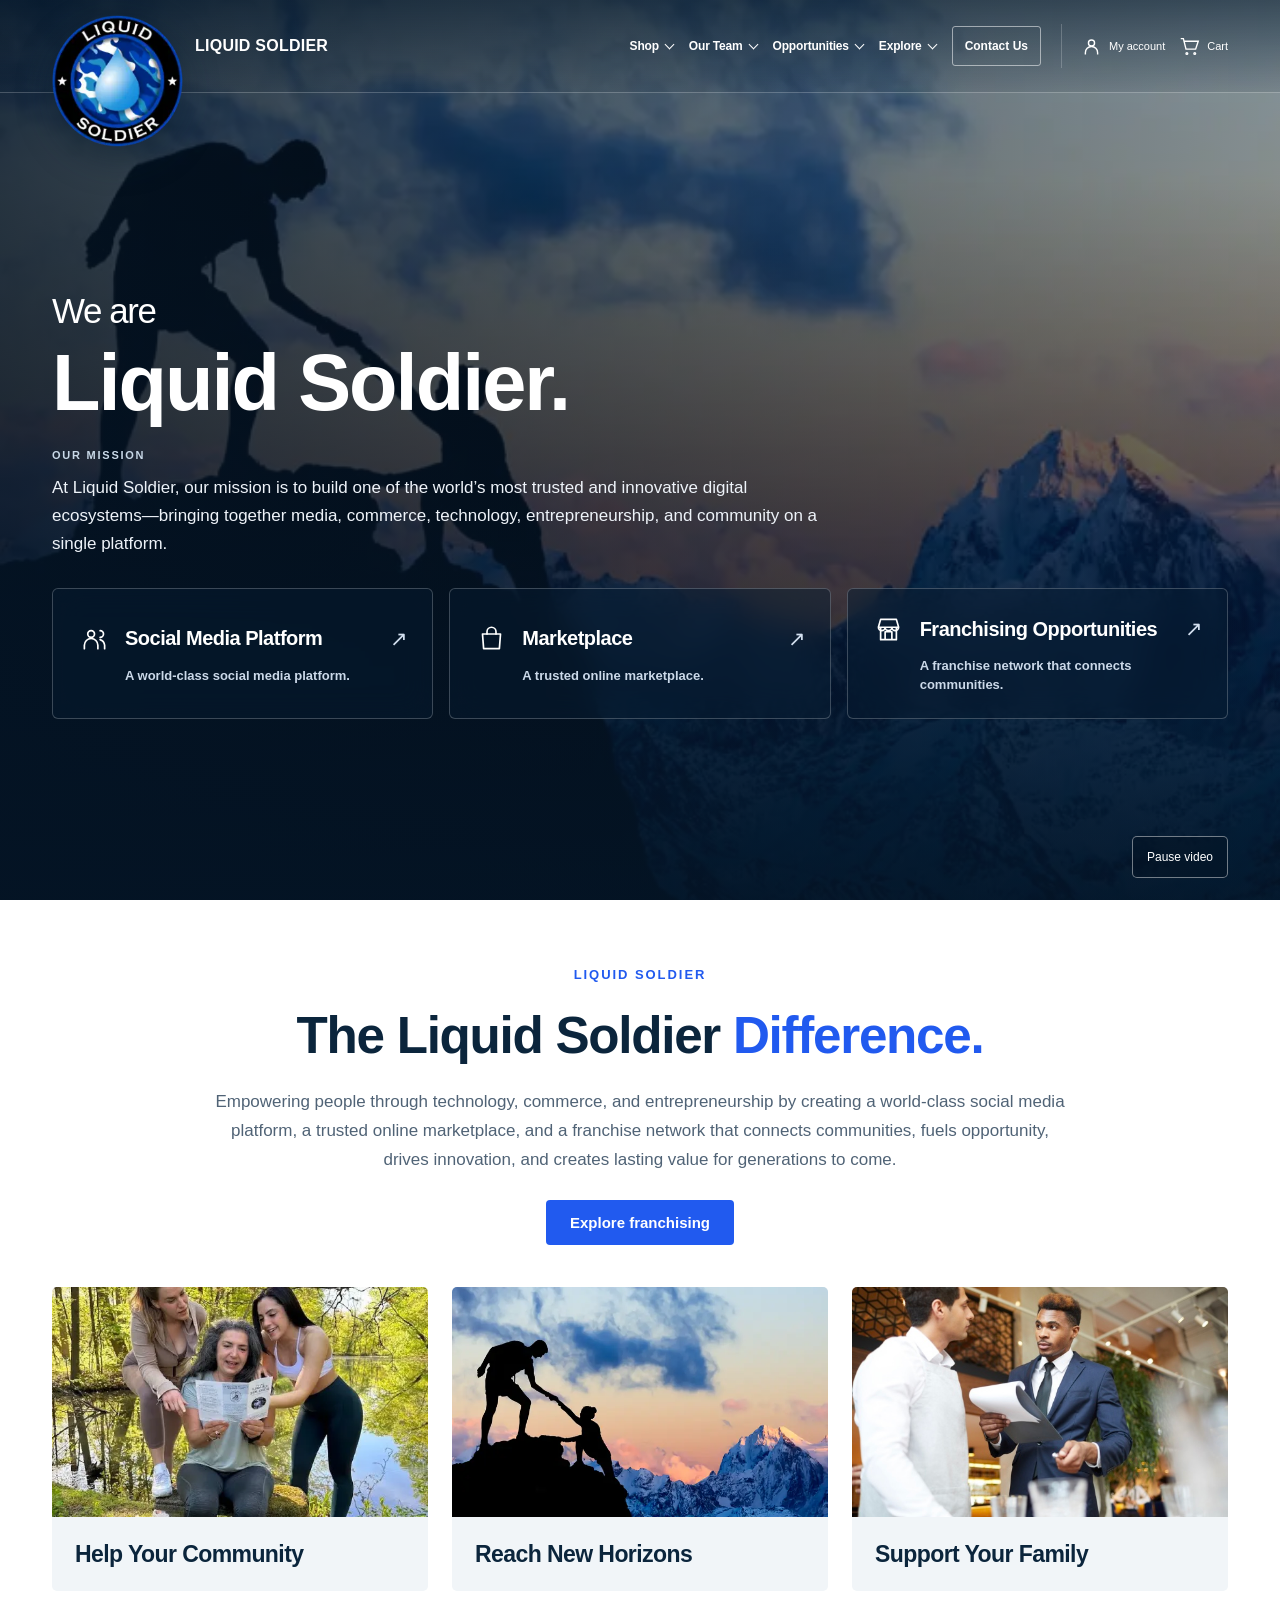
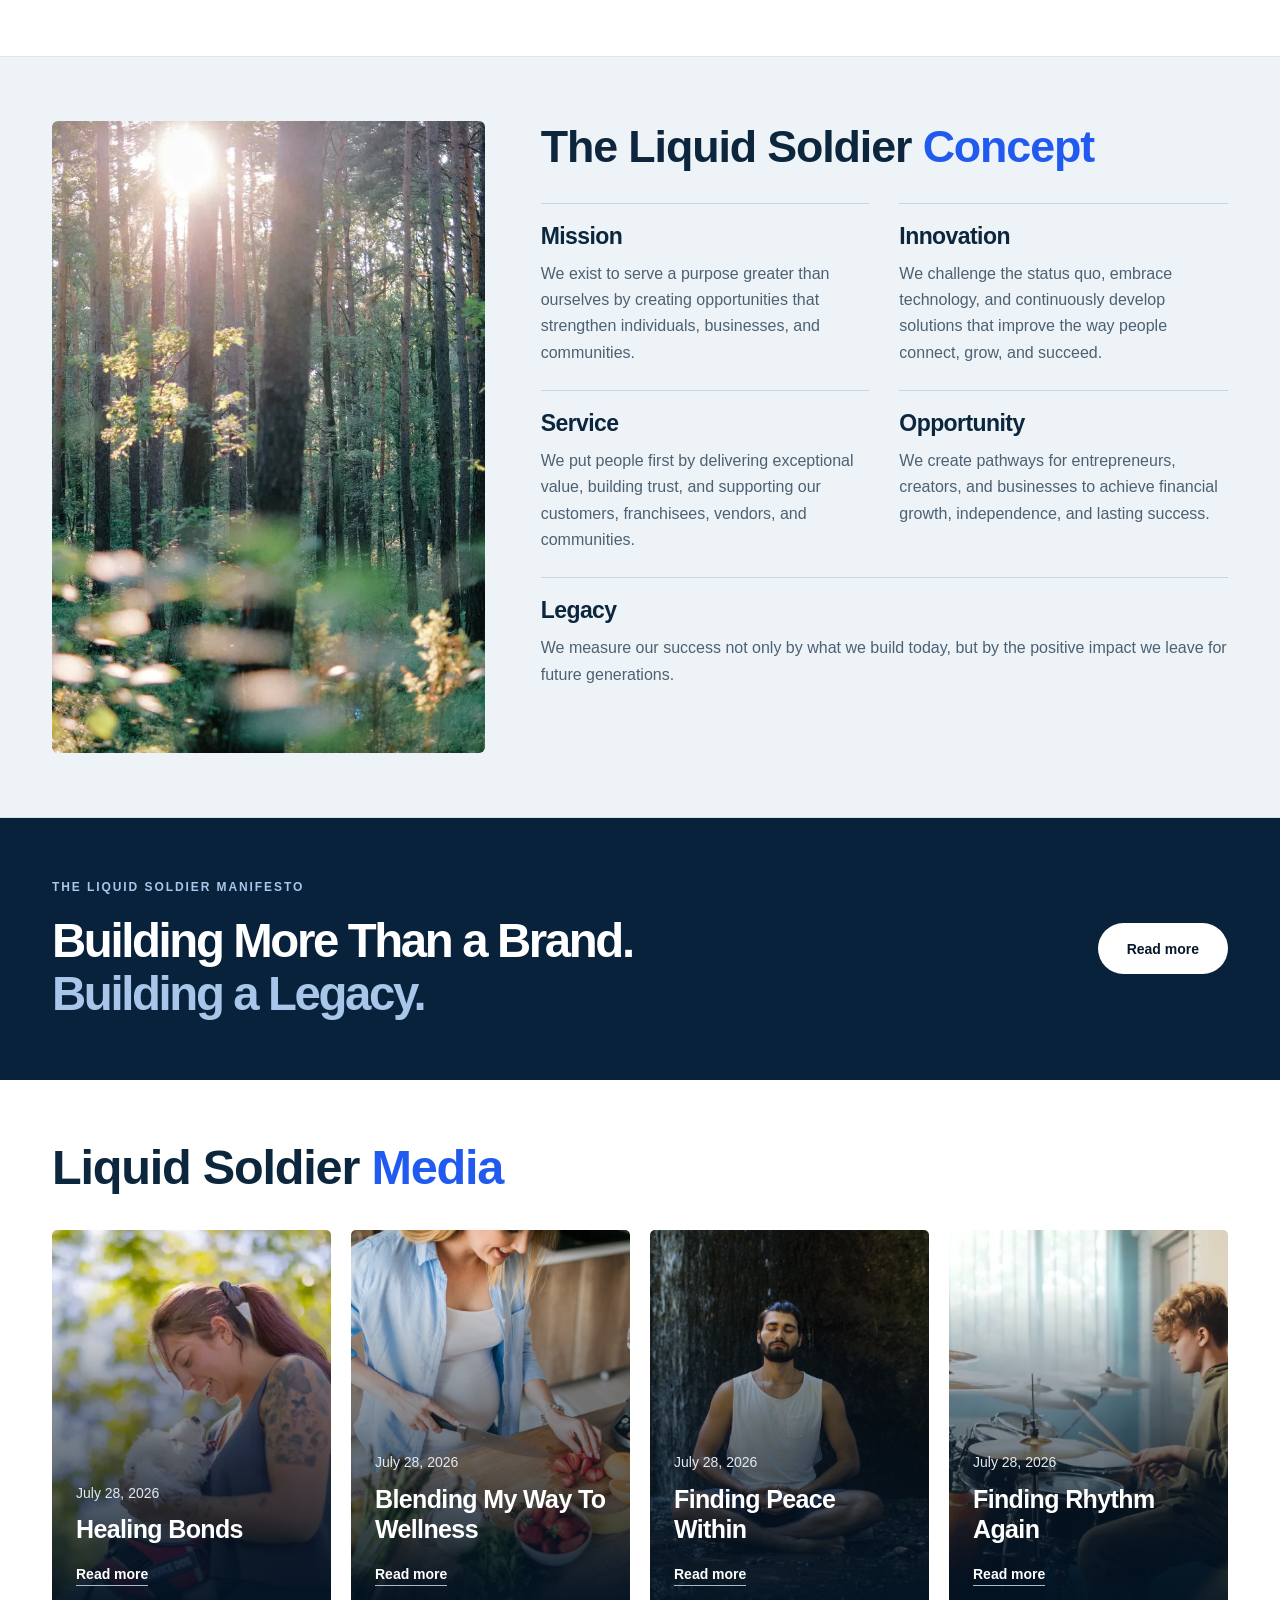
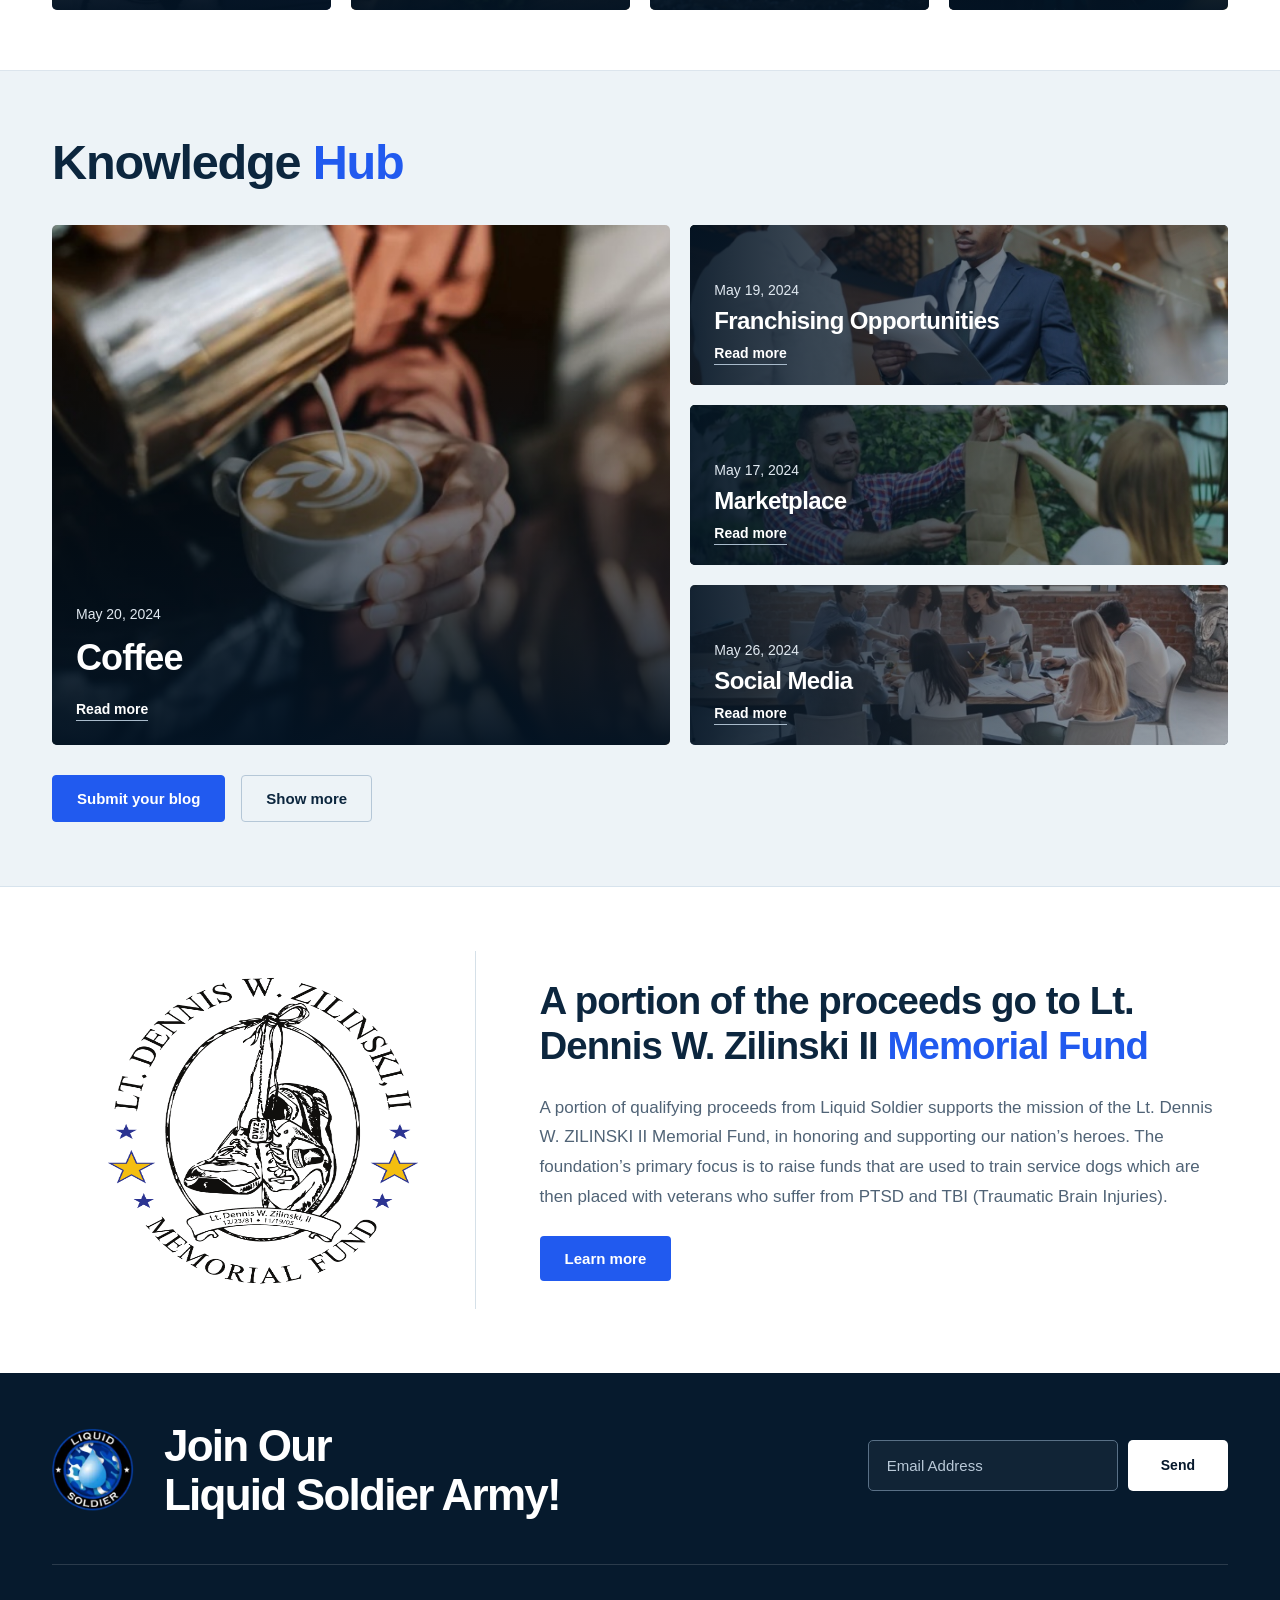
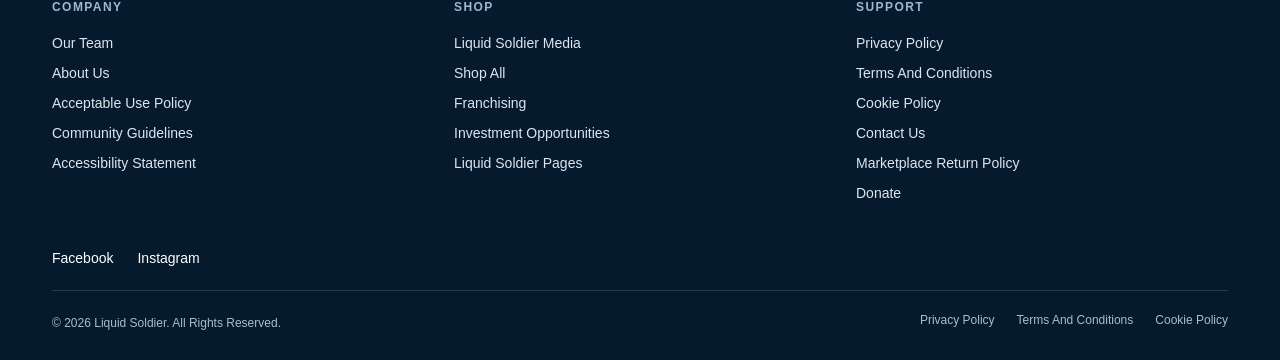
==== commit dbc68a3c: "Align V2 header, hero and page sections to shared columns" ====
--- a/V2/index.html
+++ b/V2/index.html
@@ -225,6 +225,12 @@
 body .hero .hero-path .path-title h2{font-size:20px;}
 @media(max-width:1000px){body .hero-path{padding:20px 17px;}body .hero .hero-path .path-title h2{font-size:18px;}}
 @media(max-width:680px){body .hero-path{min-height:105px;padding:19px 20px;row-gap:8px;}body .hero-path .path-action{font-size:12px;}}
+</style><style>
+/* Shared page columns for header, hero and content. */
+body.nav-revision-4 .header .container,body.nav-revision-4 .hero-content,body.nav-revision-4 main .container,body.nav-revision-4 footer .container{width:min(1280px,calc(100% - 104px));margin-inline:auto;}
+body .hero-pathways{max-width:none;width:100%;}
+@media(max-width:1100px){body.nav-revision-4 .header .container,body.nav-revision-4 .hero-content,body.nav-revision-4 main .container,body.nav-revision-4 footer .container{width:calc(100% - 64px);}}
+@media(max-width:800px){body.nav-revision-4 .header .container,body.nav-revision-4 .hero-content,body.nav-revision-4 main .container,body.nav-revision-4 footer .container{width:calc(100% - 40px);}}
 </style></head><body class="direction-1 nav-revision nav-revision-4"><a class="skip" href="#main">Skip to main content</a>
 <header class="header"><div class="container header-inner"><a href="#" class="brand" aria-label="Liquid Soldier home"><img src="../logo-original.webp" alt="Liquid Soldier" width="112" height="114"><span class="wordmark">LIQUID SOLDIER</span></a><nav id="navigation" aria-label="Main navigation"><div class="primary"><details><summary>Shop</summary><div class="dropdown"><a class="" href="https://liquidsoldier.com/itsallmedical/">Shop All</a><a class="" href="https://liquidsoldier.com/liquid-soldier-coffee/">Liquid Soldier Coffee</a><a class="" href="https://liquidsoldier.com/liquid-soldier-supplements/">Liquid Soldier Supplements</a><a class="" href="https://liquidsoldier.com/ls-clothing-coming-soon/">Liquid Soldier Clothing</a><a class="" href="https://liquidsoldier.com/gallery/">Gallery Collectibles</a><a class="" href="https://liquidsoldier.com/donate/">Donate</a></div></details><details><summary>Our Team</summary><div class="dropdown"><a href="https://liquidsoldier.com/about-us/">About Us</a><a class="" href="https://liquidsoldier.com/leadership-governance/executive-team/">Executive Team</a><a class="" href="https://liquidsoldier.com/leadership-governance/executive-committee/">Executive Committee</a><a class="" href="https://liquidsoldier.com/leadership-governance/advisory-committee/">Advisory Committee</a><a class="" href="https://liquidsoldier.com/people-administration/human-resources-team/">Human Resources Team</a></div></details><details><summary>Opportunities</summary><div class="dropdown"><a href="https://liquidsoldier.com/franchising/">Franchising</a><a href="https://liquidsoldier.com/opportunities/">Investment Opportunities</a></div></details><details><summary>Explore</summary><div class="dropdown"><a href="https://liquidsoldier.com/liquid-soldier-media/">Liquid Soldier Media</a><a href="https://liquidsoldier.com/liquid-soldier-pages/">Liquid Soldier Pages</a><a href="https://liquidsoldier.com/blog/">Knowledge Hub</a></div></details><a class="contact-link" href="https://liquidsoldier.com/contact-us/">Contact Us</a></div></nav><div class="commerce-links"><a href="https://liquidsoldier.com/my-account/"><svg viewBox="0 0 24 24" fill="none" stroke="currentColor" stroke-width="1.6" aria-hidden="true"><circle cx="12" cy="8" r="3.5"/><path d="M5 21v-2a7 7 0 0 1 14 0v2"/></svg><span>My account</span></a><a href="https://liquidsoldier.com/cart/"><svg viewBox="0 0 24 24" fill="none" stroke="currentColor" stroke-width="1.6" aria-hidden="true"><path d="M2 3h3l3 12h11l3-9H6"/><circle cx="9" cy="20" r="1"/><circle cx="18" cy="20" r="1"/></svg><span>Cart</span></a></div><button aria-label="Menu" class="menu-button" aria-expanded="false" aria-controls="navigation"><span class="menu-label">Menu</span><span class="menu-lines" aria-hidden="true"></span></button></div></header>
 <main id="main"><section class="hero" aria-labelledby="hero-title"><video autoplay muted playsinline loop preload="auto" poster="../ABOUT-US-1024x1024-1-1.webp" aria-hidden="true"><source src="../bannervideo.mp4" type="video/mp4"></video><div class="hero-shade"></div><div class="container hero-content"><h1 id="hero-title"><span>We are</span><strong>Liquid Soldier.</strong></h1><p><strong>Our Mission</strong> At Liquid Soldier, our mission is to build one of the world’s most trusted and innovative digital ecosystems—bringing together media, commerce, technology, entrepreneurship, and community on a single platform.</p><div class="hero-pathways" aria-label="Explore Liquid Soldier">
